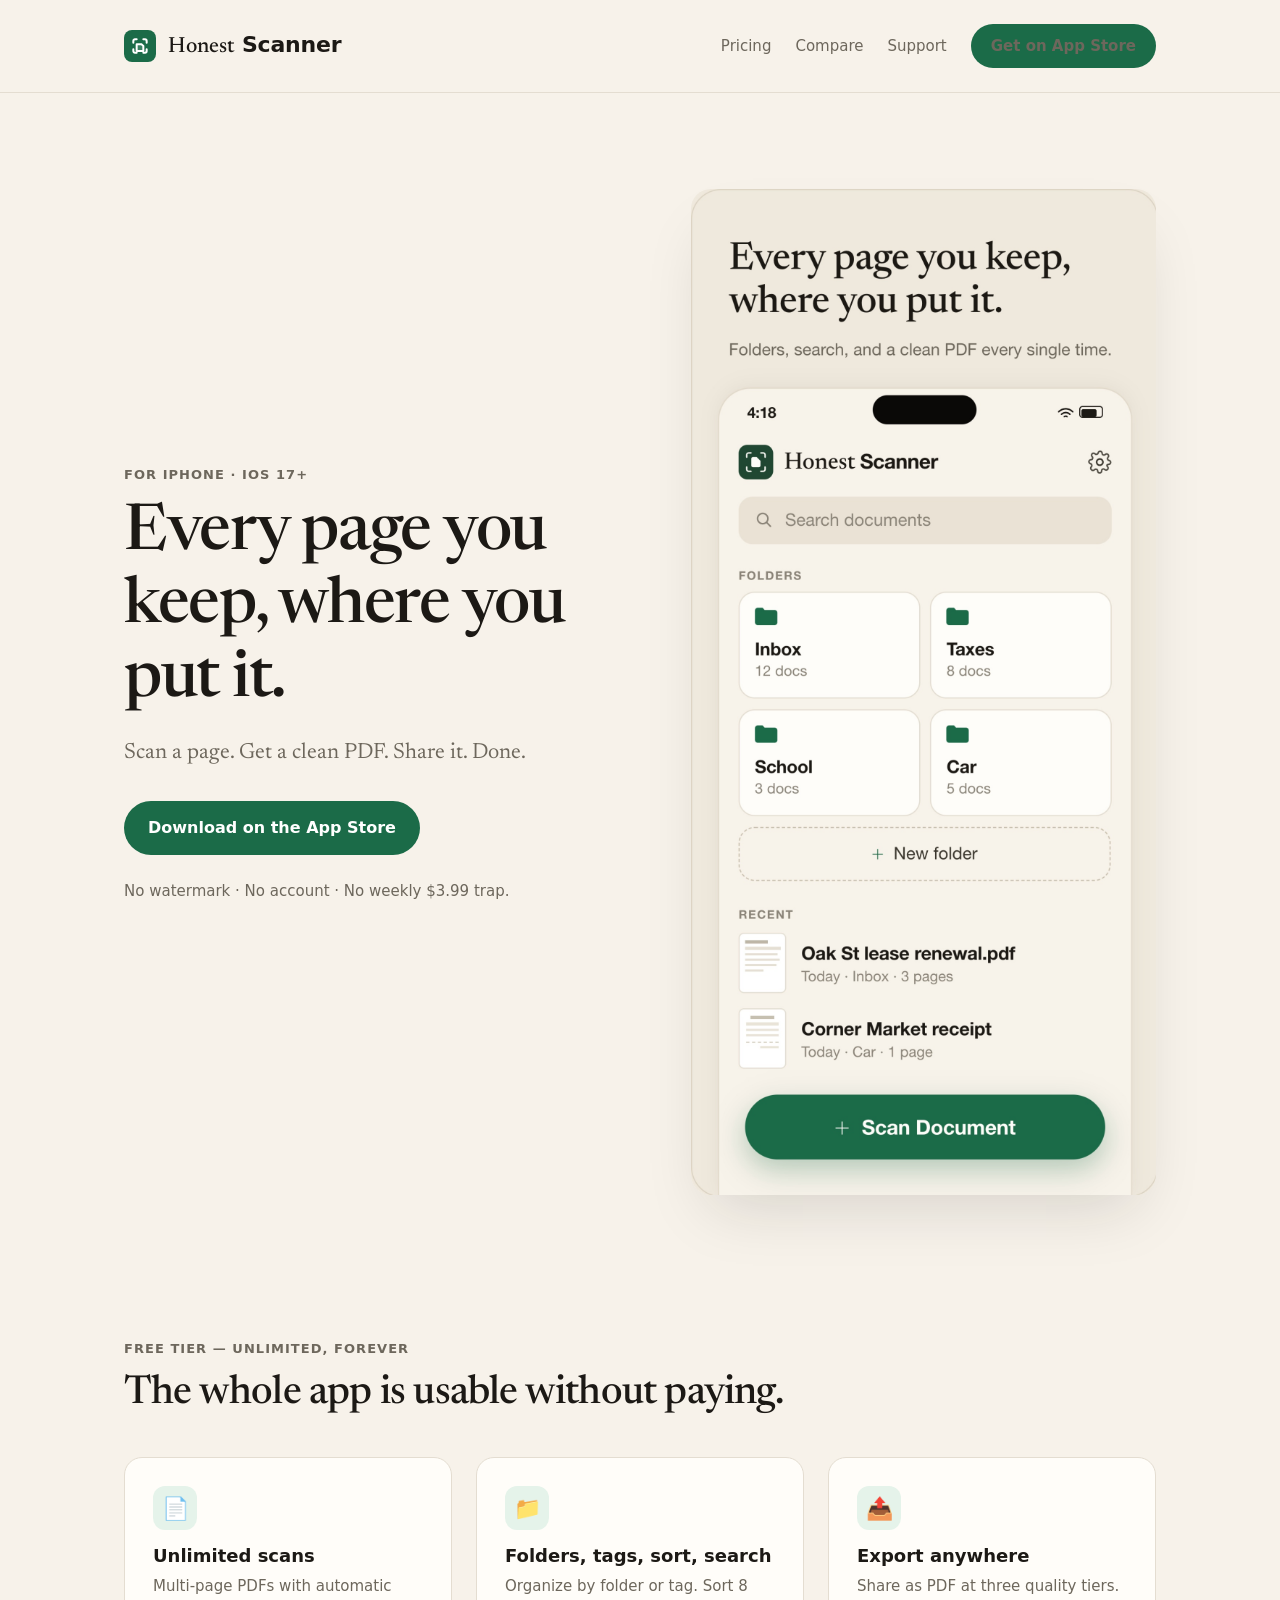
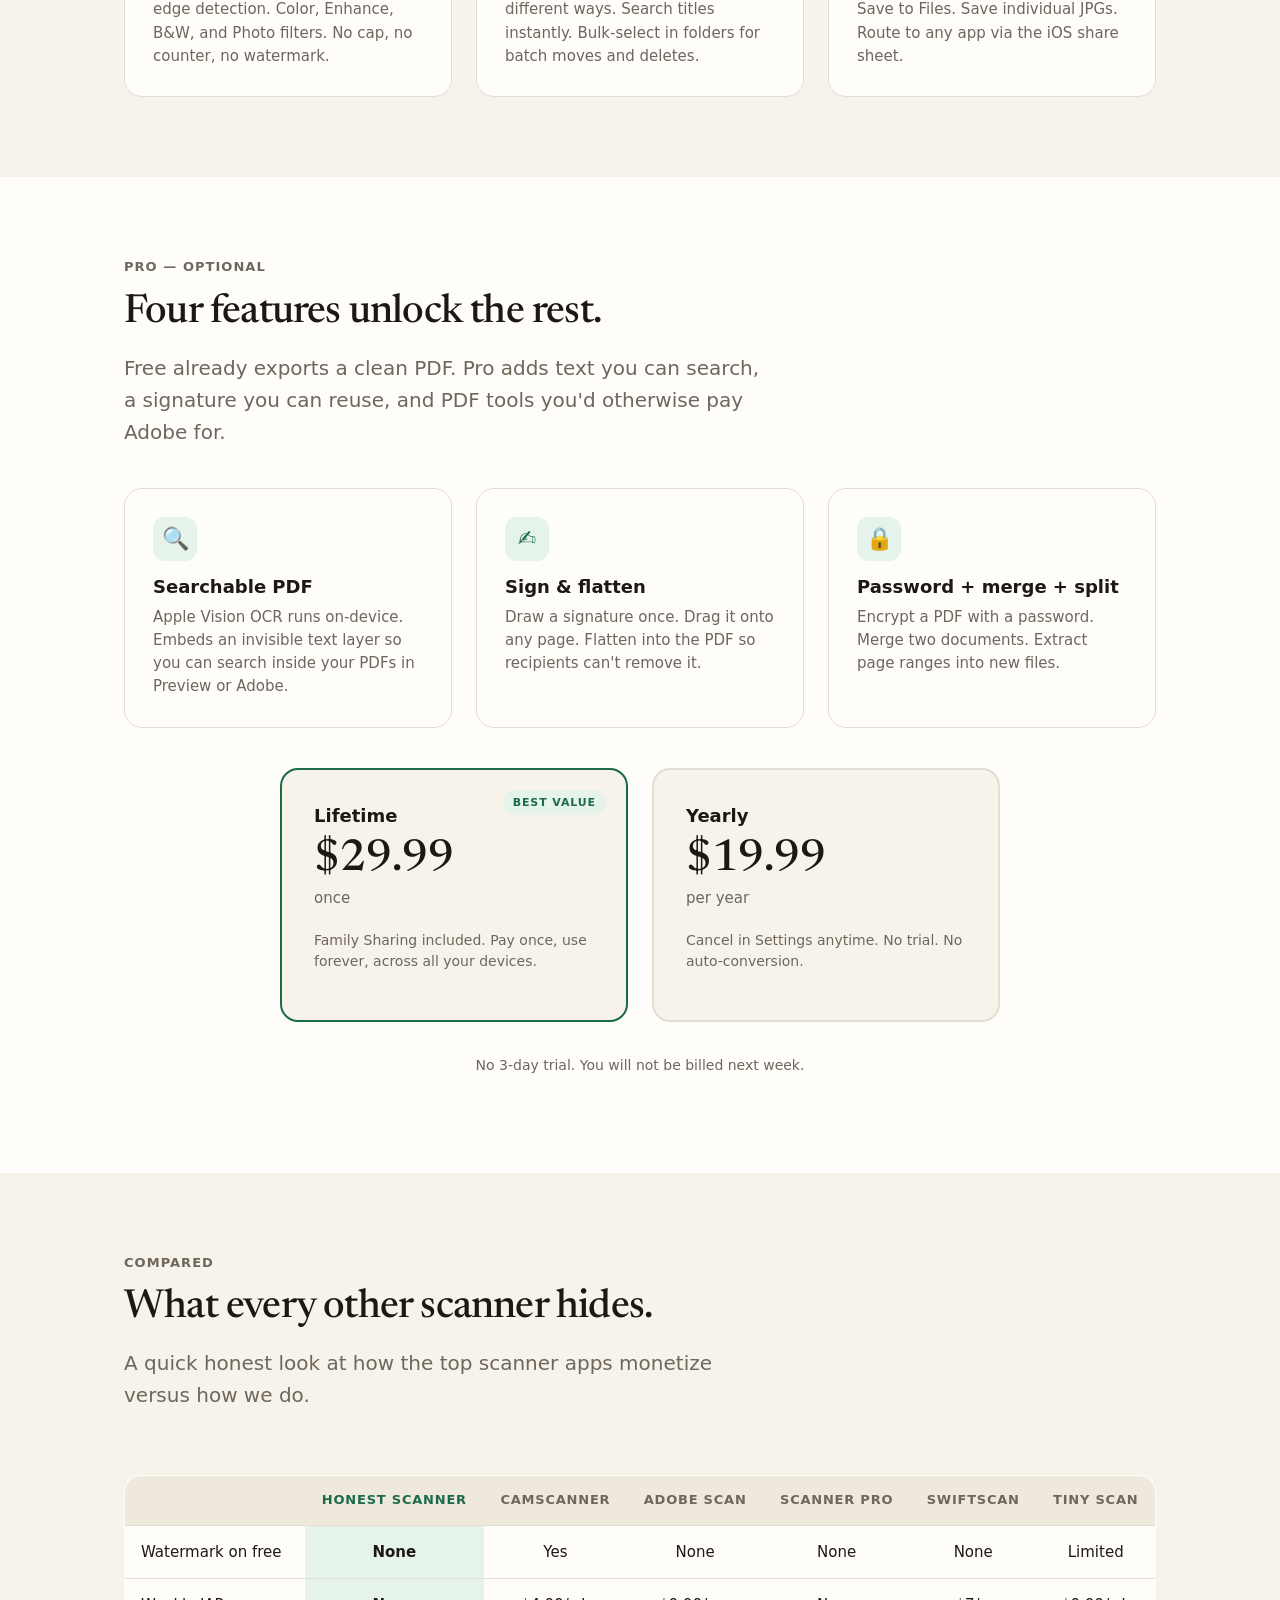
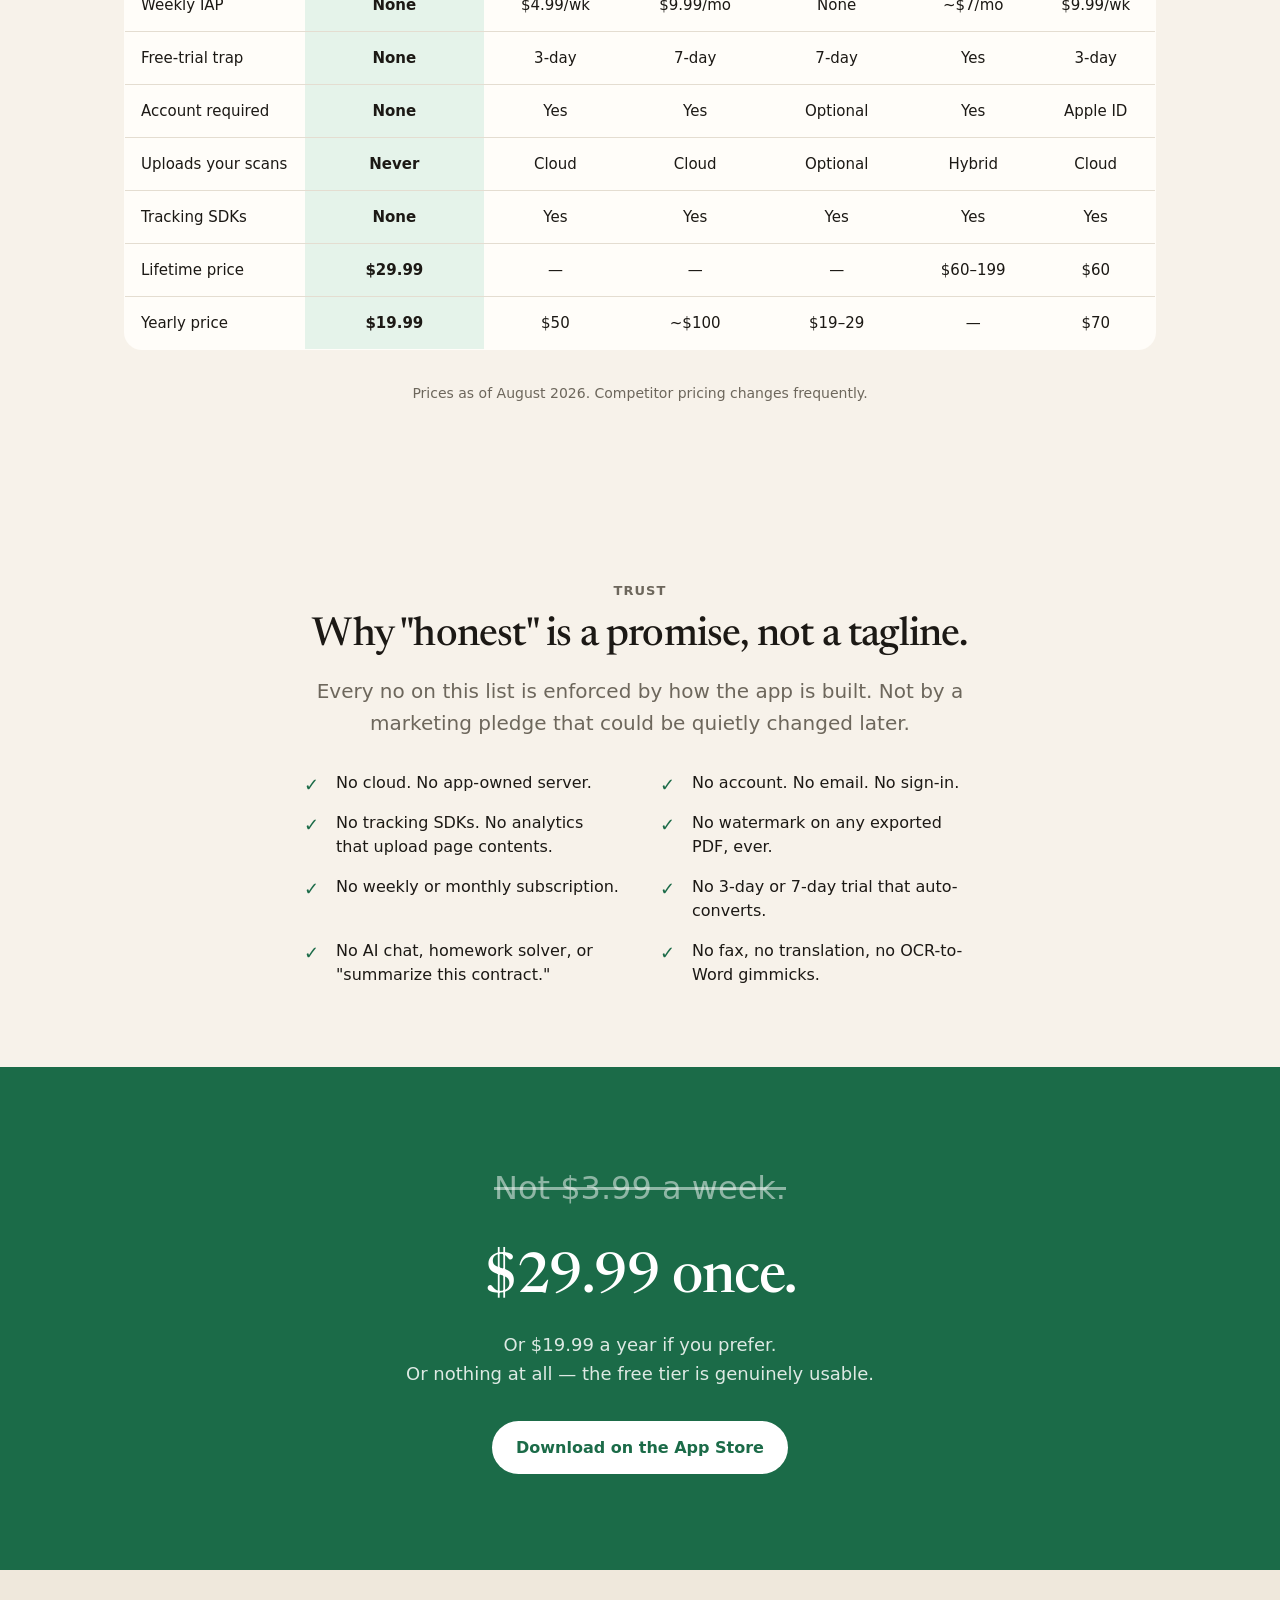
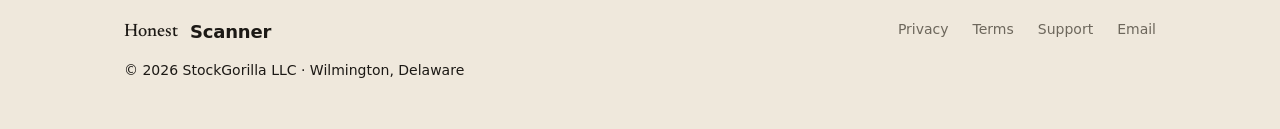
==== index.html @ a788b51b "Initial commit: Honest Scanner marketing site Static HTML + CSS marketing site for honestscanner.com" ====
<!DOCTYPE html>
<html lang="en">
<head>
  <meta charset="utf-8" />
  <meta name="viewport" content="width=device-width, initial-scale=1" />
  <title>Honest Scanner — Scan a page. Get a clean PDF.</title>
  <meta name="description" content="A document scanner for iPhone that turns paper into a clean PDF. No watermark. No account. No weekly $3.99 trap. Pay $29.99 once or don't — free scans forever." />

  <!-- Open Graph -->
  <meta property="og:title" content="Honest Scanner — Scan a page. Get a clean PDF." />
  <meta property="og:description" content="No watermark. No account. No weekly $3.99 trap. Pay $29.99 once or don't — free scans forever." />
  <meta property="og:type" content="website" />
  <meta property="og:url" content="https://honestscanner.com/" />
  <meta property="og:image" content="https://honestscanner.com/assets/og.png" />

  <!-- Twitter -->
  <meta name="twitter:card" content="summary_large_image" />
  <meta name="twitter:title" content="Honest Scanner" />
  <meta name="twitter:description" content="Scan a page. Get a clean PDF. No watermark. No account. No weekly trial." />

  <link rel="icon" type="image/png" href="/assets/favicon.png" />
  <link rel="apple-touch-icon" href="/assets/apple-touch-icon.png" />

  <link rel="preconnect" href="https://fonts.googleapis.com" />
  <link rel="preconnect" href="https://fonts.gstatic.com" crossorigin />
  <link href="https://fonts.googleapis.com/css2?family=Newsreader:ital,wght@0,400;0,500;0,600;0,700&display=swap" rel="stylesheet" />

  <link rel="stylesheet" href="/assets/style.css" />
</head>
<body>

<!-- Nav -->
<nav class="nav">
  <div class="container nav-inner">
    <a href="/" class="brand">
      <span class="brand-icon">
        <svg viewBox="0 0 24 24" fill="none" stroke="currentColor" stroke-width="2.4" stroke-linecap="round" stroke-linejoin="round" aria-hidden="true">
          <path d="M4 8V6a2 2 0 0 1 2-2h2" />
          <path d="M16 4h2a2 2 0 0 1 2 2v2" />
          <path d="M20 16v2a2 2 0 0 1-2 2h-2" />
          <path d="M8 20H6a2 2 0 0 1-2-2v-2" />
          <path d="M8 10h6l2 2v6H8z" fill="currentColor" fill-opacity="0.15" />
        </svg>
      </span>
      <span>
        <span class="brand-honest">Honest</span>
        <span class="brand-scanner">Scanner</span>
      </span>
    </a>
    <div class="nav-spacer"></div>
    <div class="nav-links">
      <a href="#pricing">Pricing</a>
      <a href="#compare">Compare</a>
      <a href="/support/">Support</a>
      <a href="https://apps.apple.com/app/id6806141163" class="btn btn-primary" style="padding: 10px 20px; font-size: 15px;">Get on App Store</a>
    </div>
  </div>
</nav>

<!-- Hero -->
<section class="hero">
  <div class="container hero-grid">
    <div>
      <p class="eyebrow">for iPhone · iOS 17+</p>
      <h1>Every page you keep, where you put it.</h1>
      <p class="hero-tagline">Scan a page. Get a clean PDF. Share it. Done.</p>
      <a href="https://apps.apple.com/app/id6806141163" class="btn btn-primary">
        Download on the App Store
      </a>
      <p class="hero-trust">No watermark · No account · No weekly $3.99 trap.</p>
    </div>
    <div>
      <img src="/assets/hero.jpg" alt="Honest Scanner on iPhone" class="hero-image" onerror="this.style.display='none'" />
    </div>
  </div>
</section>

<!-- What you get free -->
<section id="features">
  <div class="container">
    <p class="eyebrow">Free tier — unlimited, forever</p>
    <h2>The whole app is usable without paying.</h2>
    <div class="feature-grid">
      <div class="feature">
        <div class="feature-icon">📄</div>
        <h3>Unlimited scans</h3>
        <p>Multi-page PDFs with automatic edge detection. Color, Enhance, B&amp;W, and Photo filters. No cap, no counter, no watermark.</p>
      </div>
      <div class="feature">
        <div class="feature-icon">📁</div>
        <h3>Folders, tags, sort, search</h3>
        <p>Organize by folder or tag. Sort 8 different ways. Search titles instantly. Bulk-select in folders for batch moves and deletes.</p>
      </div>
      <div class="feature">
        <div class="feature-icon">📤</div>
        <h3>Export anywhere</h3>
        <p>Share as PDF at three quality tiers. Save to Files. Save individual JPGs. Route to any app via the iOS share sheet.</p>
      </div>
    </div>
  </div>
</section>

<!-- Pro tier -->
<section id="pricing" class="pricing">
  <div class="container">
    <p class="eyebrow">Pro — optional</p>
    <h2>Four features unlock the rest.</h2>
    <p class="lead" style="max-width: 640px;">Free already exports a clean PDF. Pro adds text you can search, a signature you can reuse, and PDF tools you'd otherwise pay Adobe for.</p>

    <div class="feature-grid">
      <div class="feature">
        <div class="feature-icon">🔍</div>
        <h3>Searchable PDF</h3>
        <p>Apple Vision OCR runs on-device. Embeds an invisible text layer so you can search inside your PDFs in Preview or Adobe.</p>
      </div>
      <div class="feature">
        <div class="feature-icon">✍️</div>
        <h3>Sign & flatten</h3>
        <p>Draw a signature once. Drag it onto any page. Flatten into the PDF so recipients can't remove it.</p>
      </div>
      <div class="feature">
        <div class="feature-icon">🔒</div>
        <h3>Password + merge + split</h3>
        <p>Encrypt a PDF with a password. Merge two documents. Extract page ranges into new files.</p>
      </div>
    </div>

    <div class="pricing-grid">
      <div class="plan plan-best">
        <div class="plan-badge">BEST VALUE</div>
        <div class="plan-name">Lifetime</div>
        <div class="plan-price">$29.99</div>
        <div class="plan-cadence">once</div>
        <p class="plan-notes">Family Sharing included. Pay once, use forever, across all your devices.</p>
      </div>
      <div class="plan">
        <div class="plan-name">Yearly</div>
        <div class="plan-price">$19.99</div>
        <div class="plan-cadence">per year</div>
        <p class="plan-notes">Cancel in Settings anytime. No trial. No auto-conversion.</p>
      </div>
    </div>
    <p class="pricing-fine">No 3-day trial. You will not be billed next week.</p>
  </div>
</section>

<!-- Comparison -->
<section id="compare">
  <div class="container">
    <p class="eyebrow">Compared</p>
    <h2>What every other scanner hides.</h2>
    <p class="lead" style="max-width: 640px;">A quick honest look at how the top scanner apps monetize versus how we do.</p>

    <div class="compare-wrap">
      <table class="compare-table">
        <thead>
          <tr>
            <th></th>
            <th class="us">Honest Scanner</th>
            <th>CamScanner</th>
            <th>Adobe Scan</th>
            <th>Scanner Pro</th>
            <th>SwiftScan</th>
            <th>Tiny Scan</th>
          </tr>
        </thead>
        <tbody>
          <tr>
            <td>Watermark on free</td>
            <td class="us">None</td>
            <td>Yes</td>
            <td>None</td>
            <td>None</td>
            <td>None</td>
            <td>Limited</td>
          </tr>
          <tr>
            <td>Weekly IAP</td>
            <td class="us">None</td>
            <td>$4.99/wk</td>
            <td>$9.99/mo</td>
            <td>None</td>
            <td>~$7/mo</td>
            <td>$9.99/wk</td>
          </tr>
          <tr>
            <td>Free-trial trap</td>
            <td class="us">None</td>
            <td>3-day</td>
            <td>7-day</td>
            <td>7-day</td>
            <td>Yes</td>
            <td>3-day</td>
          </tr>
          <tr>
            <td>Account required</td>
            <td class="us">None</td>
            <td>Yes</td>
            <td>Yes</td>
            <td>Optional</td>
            <td>Yes</td>
            <td>Apple ID</td>
          </tr>
          <tr>
            <td>Uploads your scans</td>
            <td class="us">Never</td>
            <td>Cloud</td>
            <td>Cloud</td>
            <td>Optional</td>
            <td>Hybrid</td>
            <td>Cloud</td>
          </tr>
          <tr>
            <td>Tracking SDKs</td>
            <td class="us">None</td>
            <td>Yes</td>
            <td>Yes</td>
            <td>Yes</td>
            <td>Yes</td>
            <td>Yes</td>
          </tr>
          <tr>
            <td>Lifetime price</td>
            <td class="us">$29.99</td>
            <td>—</td>
            <td>—</td>
            <td>—</td>
            <td>$60–199</td>
            <td>$60</td>
          </tr>
          <tr>
            <td>Yearly price</td>
            <td class="us">$19.99</td>
            <td>$50</td>
            <td>~$100</td>
            <td>$19–29</td>
            <td>—</td>
            <td>$70</td>
          </tr>
        </tbody>
      </table>
    </div>
    <p class="pricing-fine">Prices as of August 2026. Competitor pricing changes frequently.</p>
  </div>
</section>

<!-- Trust -->
<section class="trust">
  <div class="container-narrow" style="text-align: center;">
    <p class="eyebrow">Trust</p>
    <h2>Why "honest" is a promise, not a tagline.</h2>
    <p class="lead" style="margin-left: auto; margin-right: auto;">Every no on this list is enforced by how the app is built. Not by a marketing pledge that could be quietly changed later.</p>
    <ul class="trust-list" style="text-align: left;">
      <li>No cloud. No app-owned server.</li>
      <li>No account. No email. No sign-in.</li>
      <li>No tracking SDKs. No analytics that upload page contents.</li>
      <li>No watermark on any exported PDF, ever.</li>
      <li>No weekly or monthly subscription.</li>
      <li>No 3-day or 7-day trial that auto-converts.</li>
      <li>No AI chat, homework solver, or "summarize this contract."</li>
      <li>No fax, no translation, no OCR-to-Word gimmicks.</li>
    </ul>
  </div>
</section>

<!-- Closing CTA -->
<section class="closing">
  <div class="container">
    <span class="strike">Not $3.99 a week.</span>
    <h2>$29.99 once.</h2>
    <p style="color: rgba(255, 255, 255, 0.85); font-size: 18px; margin-bottom: 32px;">
      Or $19.99 a year if you prefer.<br />
      Or nothing at all — the free tier is genuinely usable.
    </p>
    <a href="https://apps.apple.com/app/id6806141163" class="btn btn-primary">Download on the App Store</a>
  </div>
</section>

<!-- Footer -->
<footer class="footer">
  <div class="container footer-grid">
    <div>
      <div style="margin-bottom: 12px;">
        <a href="/" class="brand" style="font-size: 18px;">
          <span class="brand-honest">Honest</span>
          <span class="brand-scanner">Scanner</span>
        </a>
      </div>
      <p style="margin: 0;">© 2026 StockGorilla LLC · Wilmington, Delaware</p>
    </div>
    <div class="footer-links">
      <a href="/privacy/">Privacy</a>
      <a href="/terms/">Terms</a>
      <a href="/support/">Support</a>
      <a href="mailto:support@honestscanner.com">Email</a>
    </div>
  </div>
</footer>

</body>
</html>
---- assets/style.css ----
/* Honest Scanner — marketing site
   Design tokens mirror src/theme.ts in the app repo. */

:root {
  --paper: #f7f2ea;
  --surface: #fffdf9;
  --ink: #1c1915;
  --muted: #6d675c;
  --line: #e4ddd1;
  --green: #1b6b48;
  --green-soft: #e5f3ea;
  --paper-gray: #efe8dc;
  --destructive: #b3261e;
  --serif: 'Newsreader', 'Iowan Old Style', 'Palatino', Georgia, serif;
  --sans: -apple-system, BlinkMacSystemFont, 'Segoe UI', system-ui, sans-serif;
}

* {
  box-sizing: border-box;
  margin: 0;
  padding: 0;
}

html {
  scroll-behavior: smooth;
}

body {
  font-family: var(--sans);
  background: var(--paper);
  color: var(--ink);
  line-height: 1.6;
  -webkit-font-smoothing: antialiased;
  -moz-osx-font-smoothing: grayscale;
}

img {
  max-width: 100%;
  height: auto;
  display: block;
}

a {
  color: var(--green);
  text-decoration: none;
}

a:hover {
  text-decoration: underline;
}

/* Layout */

.container {
  width: 100%;
  max-width: 1080px;
  margin: 0 auto;
  padding: 0 24px;
}

.container-narrow {
  width: 100%;
  max-width: 720px;
  margin: 0 auto;
  padding: 0 24px;
}

section {
  padding: 80px 0;
}

@media (max-width: 640px) {
  section {
    padding: 56px 0;
  }
}

/* Type */

h1,
h2,
h3 {
  font-family: var(--serif);
  color: var(--ink);
  letter-spacing: -0.02em;
  line-height: 1.15;
}

h1 {
  font-size: 64px;
  font-weight: 500;
}

h2 {
  font-size: 40px;
  font-weight: 500;
  margin-bottom: 16px;
}

h3 {
  font-size: 24px;
  font-weight: 500;
  margin-bottom: 12px;
}

@media (max-width: 640px) {
  h1 {
    font-size: 44px;
  }
  h2 {
    font-size: 32px;
  }
  h3 {
    font-size: 22px;
  }
}

p {
  color: var(--ink);
  margin-bottom: 16px;
}

.lead {
  font-size: 20px;
  color: var(--muted);
  margin-bottom: 32px;
}

.eyebrow {
  font-size: 13px;
  font-weight: 600;
  color: var(--muted);
  letter-spacing: 0.08em;
  text-transform: uppercase;
  margin-bottom: 12px;
}

/* Nav */

.nav {
  padding: 24px 0;
  border-bottom: 1px solid var(--line);
  background: var(--paper);
  position: sticky;
  top: 0;
  z-index: 10;
}

.nav-inner {
  display: flex;
  align-items: center;
  gap: 24px;
}

.brand {
  display: flex;
  align-items: center;
  gap: 12px;
  color: var(--ink);
  font-size: 22px;
  text-decoration: none;
}

.brand-icon {
  width: 32px;
  height: 32px;
  border-radius: 8px;
  background: var(--green);
  display: flex;
  align-items: center;
  justify-content: center;
}

.brand-icon svg {
  width: 20px;
  height: 20px;
  color: white;
}

.brand-honest {
  font-family: var(--serif);
  font-weight: 500;
}

.brand-scanner {
  font-weight: 700;
  letter-spacing: -0.01em;
}

.nav-spacer {
  flex: 1;
}

.nav-links {
  display: flex;
  gap: 24px;
  align-items: center;
}

.nav-links a {
  color: var(--muted);
  font-size: 15px;
}

.nav-links a:hover {
  color: var(--ink);
  text-decoration: none;
}

@media (max-width: 640px) {
  .nav-links {
    display: none;
  }
}

/* Buttons */

.btn {
  display: inline-flex;
  align-items: center;
  gap: 8px;
  padding: 14px 24px;
  border-radius: 999px;
  font-family: var(--sans);
  font-size: 16px;
  font-weight: 600;
  border: none;
  cursor: pointer;
  text-decoration: none;
  transition: transform 0.08s ease, opacity 0.15s ease;
}

.btn:hover {
  text-decoration: none;
  opacity: 0.9;
}

.btn:active {
  transform: scale(0.98);
}

.btn-primary {
  background: var(--green);
  color: white;
}

.btn-secondary {
  background: var(--paper-gray);
  color: var(--ink);
}

.appstore-badge {
  height: 52px;
  width: auto;
}

/* Hero */

.hero {
  padding: 96px 0 64px;
}

.hero-grid {
  display: grid;
  grid-template-columns: 1.1fr 1fr;
  gap: 56px;
  align-items: center;
}

@media (max-width: 900px) {
  .hero-grid {
    grid-template-columns: 1fr;
    gap: 40px;
  }
}

.hero-tagline {
  font-family: var(--serif);
  font-size: 22px;
  color: var(--muted);
  margin: 20px 0 32px;
  line-height: 1.4;
}

.hero-trust {
  font-size: 15px;
  color: var(--muted);
  margin-top: 24px;
}

.hero-image {
  border-radius: 20px;
  overflow: hidden;
  box-shadow: 0 30px 60px -20px rgba(28, 25, 21, 0.15);
}

/* Feature grid */

.feature-grid {
  display: grid;
  grid-template-columns: repeat(3, 1fr);
  gap: 24px;
  margin-top: 40px;
}

@media (max-width: 900px) {
  .feature-grid {
    grid-template-columns: 1fr;
  }
}

.feature {
  background: var(--surface);
  border: 1px solid var(--line);
  border-radius: 18px;
  padding: 28px;
}

.feature-icon {
  width: 44px;
  height: 44px;
  border-radius: 12px;
  background: var(--green-soft);
  color: var(--green);
  display: flex;
  align-items: center;
  justify-content: center;
  margin-bottom: 16px;
  font-size: 22px;
}

.feature h3 {
  font-family: var(--sans);
  font-size: 18px;
  font-weight: 700;
  margin-bottom: 8px;
  letter-spacing: 0;
}

.feature p {
  color: var(--muted);
  font-size: 15px;
  line-height: 1.55;
  margin: 0;
}

/* Pricing */

.pricing {
  background: var(--surface);
}

.pricing-grid {
  display: grid;
  grid-template-columns: 1fr 1fr;
  gap: 24px;
  margin-top: 40px;
  max-width: 720px;
  margin-left: auto;
  margin-right: auto;
}

@media (max-width: 640px) {
  .pricing-grid {
    grid-template-columns: 1fr;
  }
}

.plan {
  background: var(--paper);
  border: 2px solid var(--line);
  border-radius: 18px;
  padding: 32px;
  position: relative;
}

.plan-best {
  border-color: var(--green);
}

.plan-badge {
  position: absolute;
  top: 20px;
  right: 20px;
  background: var(--green-soft);
  color: var(--green);
  font-size: 11px;
  font-weight: 700;
  letter-spacing: 0.08em;
  padding: 4px 10px;
  border-radius: 999px;
}

.plan-name {
  font-family: var(--sans);
  font-size: 18px;
  font-weight: 700;
  color: var(--ink);
  margin-bottom: 8px;
}

.plan-price {
  font-family: var(--serif);
  font-size: 44px;
  font-weight: 500;
  color: var(--ink);
  line-height: 1;
  margin-bottom: 4px;
}

.plan-cadence {
  color: var(--muted);
  font-size: 15px;
  margin-bottom: 20px;
}

.plan-notes {
  color: var(--muted);
  font-size: 14px;
  line-height: 1.5;
}

.pricing-fine {
  text-align: center;
  color: var(--muted);
  font-size: 14px;
  margin-top: 32px;
}

/* Compare */

.compare-table {
  width: 100%;
  border-collapse: collapse;
  background: var(--surface);
  border: 1px solid var(--line);
  border-radius: 18px;
  overflow: hidden;
  margin-top: 32px;
  font-size: 15px;
}

.compare-table th,
.compare-table td {
  padding: 14px 16px;
  text-align: center;
  border-bottom: 1px solid var(--line);
}

.compare-table th:first-child,
.compare-table td:first-child {
  text-align: left;
  font-weight: 500;
}

.compare-table thead {
  background: var(--paper-gray);
}

.compare-table th {
  font-size: 13px;
  font-weight: 600;
  text-transform: uppercase;
  letter-spacing: 0.06em;
  color: var(--muted);
}

.compare-table th.us {
  color: var(--green);
}

.compare-table td.us {
  background: var(--green-soft);
  color: var(--ink);
  font-weight: 600;
}

.compare-table tr:last-child td {
  border-bottom: none;
}

.compare-wrap {
  overflow-x: auto;
}

/* Trust */

.trust {
  background: var(--paper);
}

.trust-list {
  list-style: none;
  padding: 0;
  margin: 32px 0 0;
  display: grid;
  grid-template-columns: repeat(2, 1fr);
  gap: 16px 40px;
}

@media (max-width: 640px) {
  .trust-list {
    grid-template-columns: 1fr;
  }
}

.trust-list li {
  padding-left: 32px;
  position: relative;
  color: var(--ink);
  font-size: 16px;
  line-height: 1.5;
}

.trust-list li::before {
  content: '✓';
  position: absolute;
  left: 0;
  top: 0;
  color: var(--green);
  font-weight: 700;
  font-size: 18px;
}

/* Closing CTA */

.closing {
  background: var(--green);
  color: white;
  text-align: center;
  padding: 96px 24px;
}

.closing h2 {
  color: white;
  font-size: 56px;
  margin-bottom: 20px;
}

.closing .strike {
  color: rgba(255, 255, 255, 0.5);
  text-decoration: line-through;
  font-size: 32px;
  font-weight: 400;
  margin-bottom: 32px;
  display: block;
}

@media (max-width: 640px) {
  .closing h2 {
    font-size: 40px;
  }
  .closing .strike {
    font-size: 24px;
  }
}

.closing .btn-primary {
  background: white;
  color: var(--green);
}

/* Footer */

.footer {
  background: var(--paper-gray);
  padding: 48px 0;
  color: var(--muted);
  font-size: 14px;
}

.footer-grid {
  display: grid;
  grid-template-columns: 1fr auto;
  gap: 32px;
  align-items: start;
}

@media (max-width: 640px) {
  .footer-grid {
    grid-template-columns: 1fr;
  }
}

.footer-links {
  display: flex;
  gap: 24px;
  flex-wrap: wrap;
}

.footer-links a {
  color: var(--muted);
}

.footer-links a:hover {
  color: var(--ink);
}

/* Legal pages (privacy/terms/support) */

.legal-page {
  padding: 64px 0 96px;
}

.legal-page h1 {
  font-size: 44px;
  margin-bottom: 8px;
}

.legal-page .updated {
  color: var(--muted);
  font-size: 14px;
  margin-bottom: 40px;
}

.legal-page h2 {
  font-size: 22px;
  font-family: var(--sans);
  font-weight: 700;
  letter-spacing: 0;
  margin-top: 40px;
  margin-bottom: 12px;
}

.legal-page p,
.legal-page li {
  color: var(--ink);
  font-size: 16px;
  line-height: 1.65;
  margin-bottom: 16px;
}

.legal-page ul {
  padding-left: 20px;
}

.legal-page ul li {
  margin-bottom: 8px;
}

.legal-page a {
  border-bottom: 1px solid var(--green);
}

.legal-page a:hover {
  text-decoration: none;
  opacity: 0.7;
}
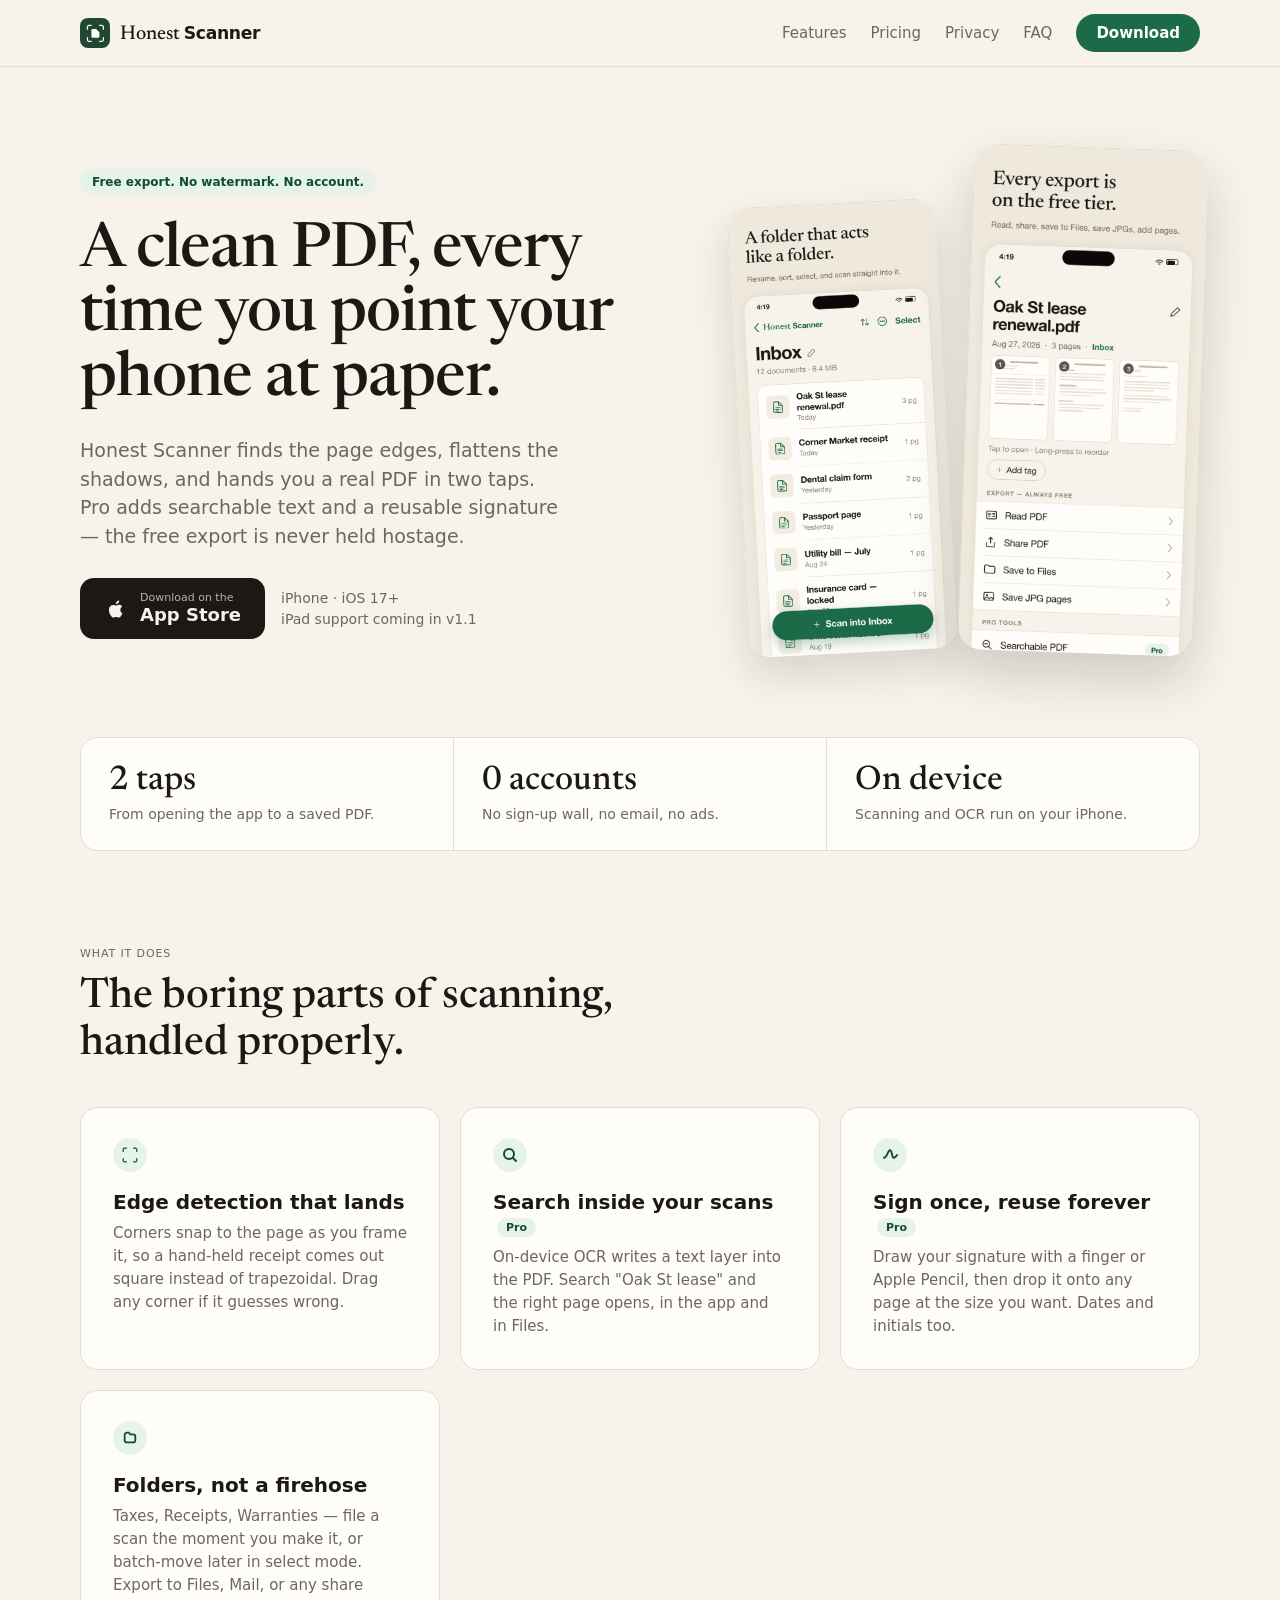
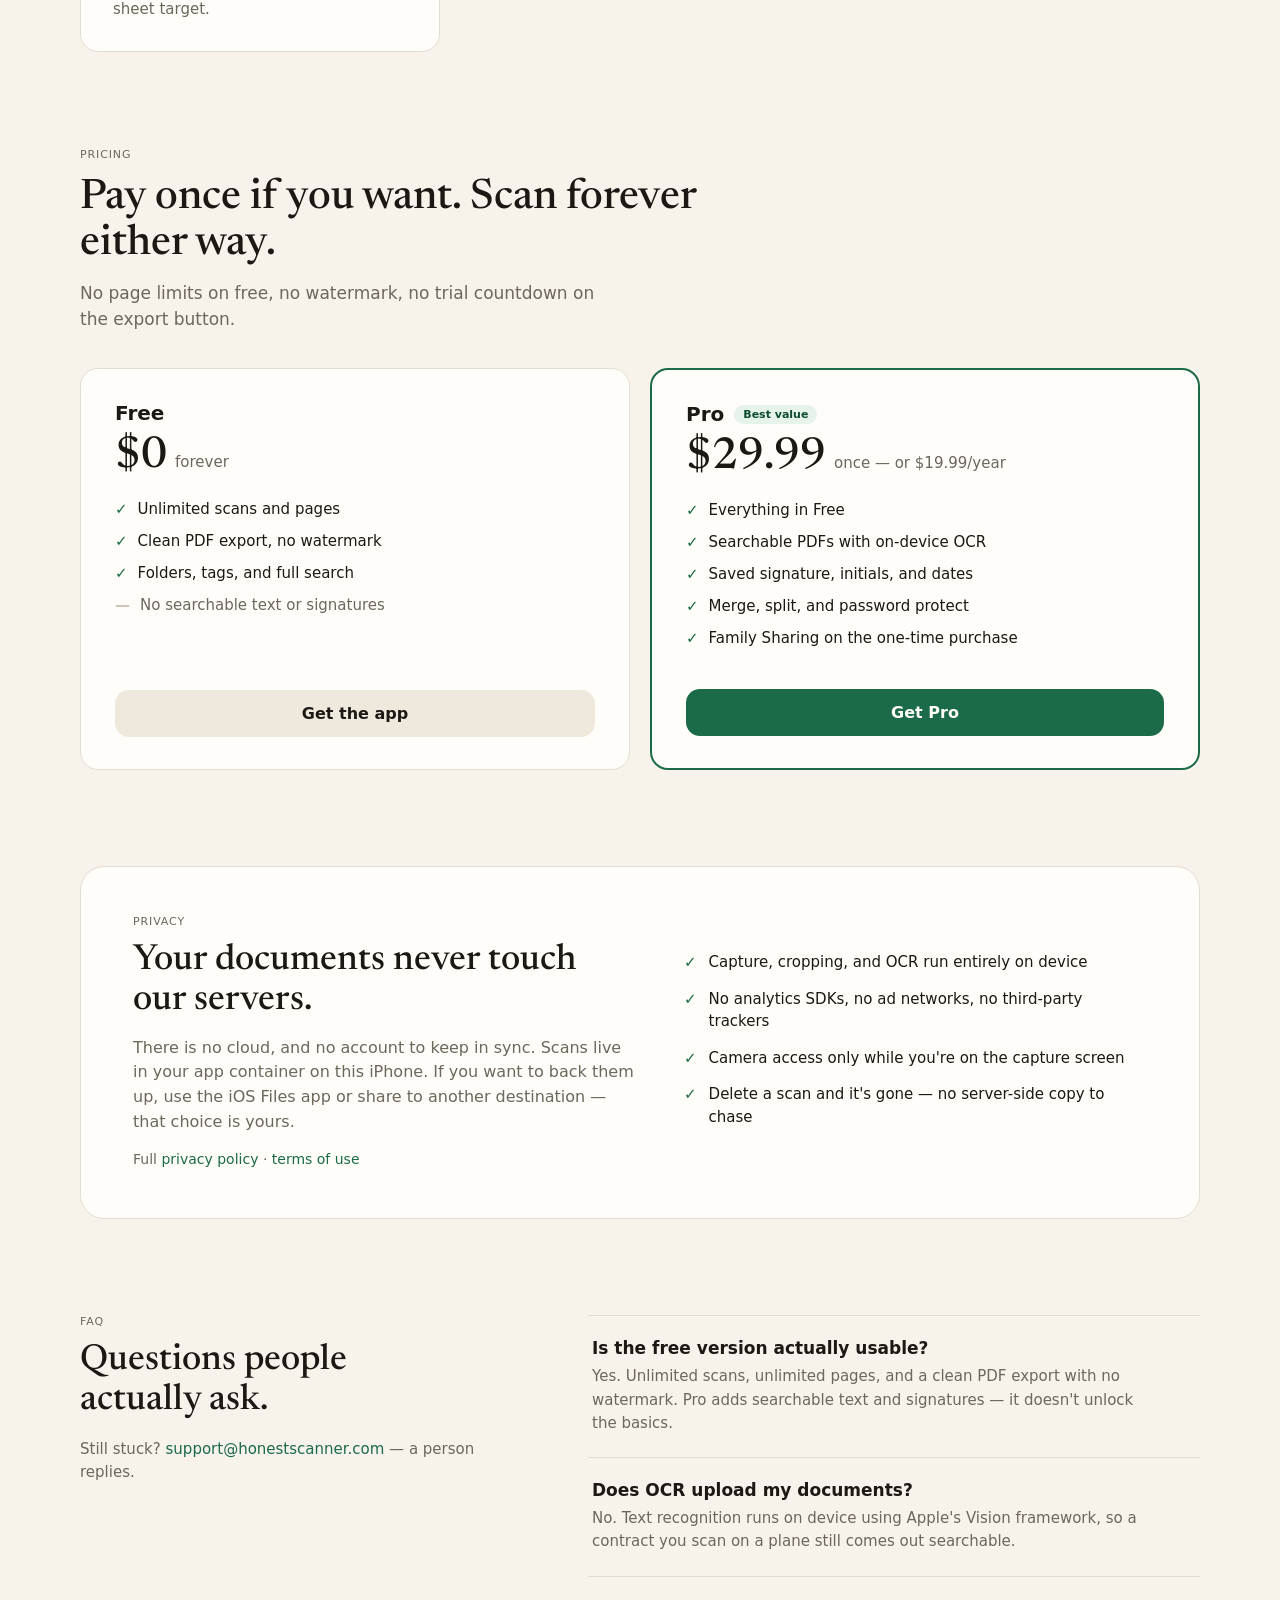
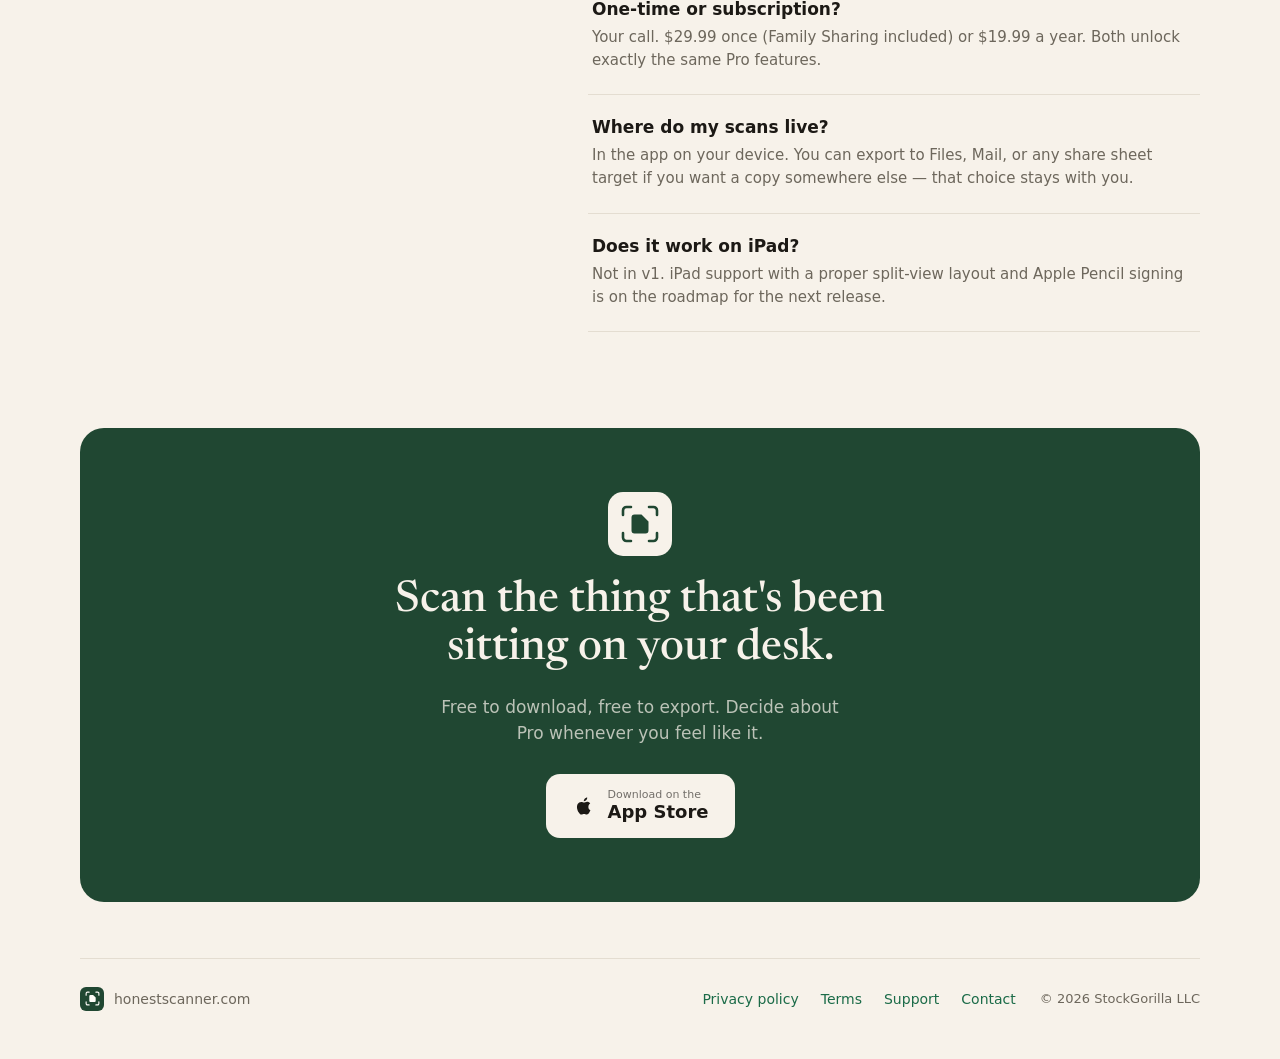
==== commit 07765115: "Rebuild landing page from Claude Design source Import honestscanner.com.dc.html from wesite design/ " ====
--- a/index.html
+++ b/index.html
@@ -1,301 +1,265 @@
 <!DOCTYPE html>
 <html lang="en">
 <head>
-  <meta charset="utf-8" />
-  <meta name="viewport" content="width=device-width, initial-scale=1" />
-  <title>Honest Scanner — Scan a page. Get a clean PDF.</title>
-  <meta name="description" content="A document scanner for iPhone that turns paper into a clean PDF. No watermark. No account. No weekly $3.99 trap. Pay $29.99 once or don't — free scans forever." />
-
-  <!-- Open Graph -->
-  <meta property="og:title" content="Honest Scanner — Scan a page. Get a clean PDF." />
-  <meta property="og:description" content="No watermark. No account. No weekly $3.99 trap. Pay $29.99 once or don't — free scans forever." />
-  <meta property="og:type" content="website" />
-  <meta property="og:url" content="https://honestscanner.com/" />
-  <meta property="og:image" content="https://honestscanner.com/assets/og.png" />
-
-  <!-- Twitter -->
-  <meta name="twitter:card" content="summary_large_image" />
-  <meta name="twitter:title" content="Honest Scanner" />
-  <meta name="twitter:description" content="Scan a page. Get a clean PDF. No watermark. No account. No weekly trial." />
-
-  <link rel="icon" type="image/png" href="/assets/favicon.png" />
-  <link rel="apple-touch-icon" href="/assets/apple-touch-icon.png" />
-
-  <link rel="preconnect" href="https://fonts.googleapis.com" />
-  <link rel="preconnect" href="https://fonts.gstatic.com" crossorigin />
-  <link href="https://fonts.googleapis.com/css2?family=Newsreader:ital,wght@0,400;0,500;0,600;0,700&display=swap" rel="stylesheet" />
-
-  <link rel="stylesheet" href="/assets/style.css" />
+<meta charset="utf-8">
+<meta name="viewport" content="width=device-width, initial-scale=1">
+<title>Honest Scanner — A clean PDF, every time you point your phone at paper.</title>
+<meta name="description" content="Free unlimited scans, no watermark, no account. Pro adds on-device OCR and a reusable signature. Pay $29.99 once or don't — the export is never held hostage.">
+<meta property="og:title" content="Honest Scanner">
+<meta property="og:description" content="A clean PDF, every time you point your phone at paper. No watermark, no account, no weekly trap.">
+<meta property="og:type" content="website">
+<meta property="og:url" content="https://honestscanner.com/">
+<meta property="og:image" content="https://honestscanner.com/assets/og.png">
+<meta name="twitter:card" content="summary_large_image">
+<link rel="icon" type="image/png" href="/assets/favicon.png">
+<link rel="apple-touch-icon" href="/assets/apple-touch-icon.png">
+<link rel="preconnect" href="https://fonts.googleapis.com">
+<link rel="preconnect" href="https://fonts.gstatic.com" crossorigin>
+<link href="https://fonts.googleapis.com/css2?family=Newsreader:opsz,wght@6..72,400;6..72,500;6..72,600&display=swap" rel="stylesheet">
+<style>
+body{margin:0;background:#F7F2EA;-webkit-font-smoothing:antialiased}
+a{color:#1B6B48;text-decoration:none;transition:background-color .15s ease,color .15s ease}
+a:hover{color:#0F4C32}
+.hover-primary:hover{background:#0F4C32!important;color:#FFFDF9!important}
+.hover-black:hover{background:#000!important;color:#F7F2EA!important}
+.hover-secondary:hover{background:#E4DDD1!important;color:#1C1915!important}
+.hover-light:hover{background:#FFFDF9!important;color:#1C1915!important}
+</style>
 </head>
 <body>
 
+<div style="font-family:-apple-system,'SF Pro Text','Helvetica Neue',system-ui,sans-serif;color:#1C1915;background:#F7F2EA;min-height:100vh">
+
 <!-- Nav -->
-<nav class="nav">
-  <div class="container nav-inner">
-    <a href="/" class="brand">
-      <span class="brand-icon">
-        <svg viewBox="0 0 24 24" fill="none" stroke="currentColor" stroke-width="2.4" stroke-linecap="round" stroke-linejoin="round" aria-hidden="true">
-          <path d="M4 8V6a2 2 0 0 1 2-2h2" />
-          <path d="M16 4h2a2 2 0 0 1 2 2v2" />
-          <path d="M20 16v2a2 2 0 0 1-2 2h-2" />
-          <path d="M8 20H6a2 2 0 0 1-2-2v-2" />
-          <path d="M8 10h6l2 2v6H8z" fill="currentColor" fill-opacity="0.15" />
-        </svg>
-      </span>
-      <span>
-        <span class="brand-honest">Honest</span>
-        <span class="brand-scanner">Scanner</span>
+<div style="position:sticky;top:0;z-index:10;background:rgba(247,242,234,.9);backdrop-filter:blur(14px);border-bottom:1px solid #E4DDD1">
+  <div style="max-width:1120px;margin:0 auto;padding:14px 32px;display:flex;align-items:center;gap:28px">
+    <a href="#top" style="display:flex;align-items:center;gap:10px;color:#1C1915">
+      <div style="width:30px;height:30px;border-radius:8px;background:#204732;display:flex;align-items:center;justify-content:center;flex:none">
+        <svg width="18.8" height="18.8" viewBox="0 0 40 40" fill="none"><g stroke="#FFFDF9" stroke-width="2.6" stroke-linecap="round"><path d="M3 11V6.5A3.5 3.5 0 0 1 6.5 3H11"></path><path d="M29 3h4.5A3.5 3.5 0 0 1 37 6.5V11"></path><path d="M37 29v4.5a3.5 3.5 0 0 1-3.5 3.5H29"></path><path d="M11 37H6.5A3.5 3.5 0 0 1 3 33.5V29"></path></g><path d="M11.5 13.5a3 3 0 0 1 3-3h7L28.5 17.5v9a3 3 0 0 1-3 3h-11a3 3 0 0 1-3-3z" fill="#FFFDF9"></path></svg>
+      </div>
+      <span style="display:flex;align-items:baseline;gap:4.4px">
+        <span style="font-family:'Newsreader',Georgia,serif;font-size:20px;font-weight:500;letter-spacing:-.005em">Honest</span>
+        <span style="font-size:17.2px;font-weight:700;letter-spacing:-.02em">Scanner</span>
       </span>
     </a>
-    <div class="nav-spacer"></div>
-    <div class="nav-links">
-      <a href="#pricing">Pricing</a>
-      <a href="#compare">Compare</a>
-      <a href="/support/">Support</a>
-      <a href="https://apps.apple.com/app/id6806141163" class="btn btn-primary" style="padding: 10px 20px; font-size: 15px;">Get on App Store</a>
-    </div>
-  </div>
-</nav>
+    <div style="flex:1"></div>
+    <div style="display:flex;align-items:center;gap:24px">
+      <a href="#features" style="font-size:15px;color:#6D675C">Features</a>
+      <a href="#pricing" style="font-size:15px;color:#6D675C">Pricing</a>
+      <a href="#privacy" style="font-size:15px;color:#6D675C">Privacy</a>
+      <a href="#faq" style="font-size:15px;color:#6D675C">FAQ</a>
+      <a href="#download" class="hover-primary" style="background:#1B6B48;color:#FFFDF9;font-size:15px;font-weight:600;padding:10px 20px;border-radius:999px">Download</a>
+    </div>
+  </div>
+</div>
 
 <!-- Hero -->
-<section class="hero">
-  <div class="container hero-grid">
-    <div>
-      <p class="eyebrow">for iPhone · iOS 17+</p>
-      <h1>Every page you keep, where you put it.</h1>
-      <p class="hero-tagline">Scan a page. Get a clean PDF. Share it. Done.</p>
-      <a href="https://apps.apple.com/app/id6806141163" class="btn btn-primary">
-        Download on the App Store
+<div id="top" style="max-width:1120px;margin:0 auto;padding:80px 32px 0;display:flex;flex-wrap:wrap;gap:56px;align-items:center">
+  <div style="flex:1 1 480px;min-width:0;display:flex;flex-direction:column;align-items:flex-start;gap:24px">
+    <div style="display:flex;align-items:center;gap:8px;background:#E5F3EA;color:#0F4C32;font-size:12px;font-weight:600;padding:6px 12px;border-radius:999px">Free export. No watermark. No account.</div>
+    <div style="font-family:'Newsreader',Georgia,serif;font-size:62px;line-height:1.04;font-weight:500;letter-spacing:-.015em;text-wrap:pretty;max-width:560px">A clean PDF, every time you point your phone at paper.</div>
+    <div style="font-size:19px;line-height:1.5;color:#6D675C;max-width:480px;text-wrap:pretty">Honest Scanner finds the page edges, flattens the shadows, and hands you a real PDF in two taps. Pro adds searchable text and a reusable signature — the free export is never held hostage.</div>
+    <div style="display:flex;flex-wrap:wrap;align-items:center;gap:16px;margin-top:4px">
+      <a href="https://apps.apple.com/app/id6806141163" class="hover-black" style="display:flex;align-items:center;gap:12px;background:#1C1915;color:#F7F2EA;padding:14px 24px;border-radius:14px">
+        <svg width="24" height="24" viewBox="0 0 24 24" fill="#F7F2EA"><path d="M16.4 12.7c0-2.1 1.7-3.1 1.8-3.2-1-1.4-2.5-1.6-3-1.7-1.3-.1-2.5.8-3.2.8-.6 0-1.7-.7-2.8-.7-1.4 0-2.7.8-3.5 2.1-1.5 2.6-.4 6.4 1.1 8.5.7 1 1.5 2.1 2.6 2.1 1 0 1.4-.7 2.7-.7 1.2 0 1.6.7 2.7.6 1.1 0 1.8-1 2.5-2 .8-1.2 1.1-2.3 1.1-2.4-.1 0-2.1-.8-2.1-3.4zM14.3 6.1c.6-.7 1-1.6.9-2.6-.9 0-1.9.6-2.5 1.3-.5.6-1 1.6-.9 2.5 1 .1 2-.5 2.5-1.2z"></path></svg>
+        <span style="display:flex;flex-direction:column;line-height:1.15"><span style="font-size:11px;opacity:.7">Download on the</span><span style="font-size:18px;font-weight:600">App Store</span></span>
       </a>
-      <p class="hero-trust">No watermark · No account · No weekly $3.99 trap.</p>
-    </div>
-    <div>
-      <img src="/assets/hero.jpg" alt="Honest Scanner on iPhone" class="hero-image" onerror="this.style.display='none'" />
-    </div>
-  </div>
-</section>
-
-<!-- What you get free -->
-<section id="features">
-  <div class="container">
-    <p class="eyebrow">Free tier — unlimited, forever</p>
-    <h2>The whole app is usable without paying.</h2>
-    <div class="feature-grid">
-      <div class="feature">
-        <div class="feature-icon">📄</div>
-        <h3>Unlimited scans</h3>
-        <p>Multi-page PDFs with automatic edge detection. Color, Enhance, B&amp;W, and Photo filters. No cap, no counter, no watermark.</p>
-      </div>
-      <div class="feature">
-        <div class="feature-icon">📁</div>
-        <h3>Folders, tags, sort, search</h3>
-        <p>Organize by folder or tag. Sort 8 different ways. Search titles instantly. Bulk-select in folders for batch moves and deletes.</p>
-      </div>
-      <div class="feature">
-        <div class="feature-icon">📤</div>
-        <h3>Export anywhere</h3>
-        <p>Share as PDF at three quality tiers. Save to Files. Save individual JPGs. Route to any app via the iOS share sheet.</p>
-      </div>
-    </div>
-  </div>
-</section>
-
-<!-- Pro tier -->
-<section id="pricing" class="pricing">
-  <div class="container">
-    <p class="eyebrow">Pro — optional</p>
-    <h2>Four features unlock the rest.</h2>
-    <p class="lead" style="max-width: 640px;">Free already exports a clean PDF. Pro adds text you can search, a signature you can reuse, and PDF tools you'd otherwise pay Adobe for.</p>
-
-    <div class="feature-grid">
-      <div class="feature">
-        <div class="feature-icon">🔍</div>
-        <h3>Searchable PDF</h3>
-        <p>Apple Vision OCR runs on-device. Embeds an invisible text layer so you can search inside your PDFs in Preview or Adobe.</p>
-      </div>
-      <div class="feature">
-        <div class="feature-icon">✍️</div>
-        <h3>Sign & flatten</h3>
-        <p>Draw a signature once. Drag it onto any page. Flatten into the PDF so recipients can't remove it.</p>
-      </div>
-      <div class="feature">
-        <div class="feature-icon">🔒</div>
-        <h3>Password + merge + split</h3>
-        <p>Encrypt a PDF with a password. Merge two documents. Extract page ranges into new files.</p>
-      </div>
-    </div>
-
-    <div class="pricing-grid">
-      <div class="plan plan-best">
-        <div class="plan-badge">BEST VALUE</div>
-        <div class="plan-name">Lifetime</div>
-        <div class="plan-price">$29.99</div>
-        <div class="plan-cadence">once</div>
-        <p class="plan-notes">Family Sharing included. Pay once, use forever, across all your devices.</p>
-      </div>
-      <div class="plan">
-        <div class="plan-name">Yearly</div>
-        <div class="plan-price">$19.99</div>
-        <div class="plan-cadence">per year</div>
-        <p class="plan-notes">Cancel in Settings anytime. No trial. No auto-conversion.</p>
-      </div>
-    </div>
-    <p class="pricing-fine">No 3-day trial. You will not be billed next week.</p>
-  </div>
-</section>
-
-<!-- Comparison -->
-<section id="compare">
-  <div class="container">
-    <p class="eyebrow">Compared</p>
-    <h2>What every other scanner hides.</h2>
-    <p class="lead" style="max-width: 640px;">A quick honest look at how the top scanner apps monetize versus how we do.</p>
-
-    <div class="compare-wrap">
-      <table class="compare-table">
-        <thead>
-          <tr>
-            <th></th>
-            <th class="us">Honest Scanner</th>
-            <th>CamScanner</th>
-            <th>Adobe Scan</th>
-            <th>Scanner Pro</th>
-            <th>SwiftScan</th>
-            <th>Tiny Scan</th>
-          </tr>
-        </thead>
-        <tbody>
-          <tr>
-            <td>Watermark on free</td>
-            <td class="us">None</td>
-            <td>Yes</td>
-            <td>None</td>
-            <td>None</td>
-            <td>None</td>
-            <td>Limited</td>
-          </tr>
-          <tr>
-            <td>Weekly IAP</td>
-            <td class="us">None</td>
-            <td>$4.99/wk</td>
-            <td>$9.99/mo</td>
-            <td>None</td>
-            <td>~$7/mo</td>
-            <td>$9.99/wk</td>
-          </tr>
-          <tr>
-            <td>Free-trial trap</td>
-            <td class="us">None</td>
-            <td>3-day</td>
-            <td>7-day</td>
-            <td>7-day</td>
-            <td>Yes</td>
-            <td>3-day</td>
-          </tr>
-          <tr>
-            <td>Account required</td>
-            <td class="us">None</td>
-            <td>Yes</td>
-            <td>Yes</td>
-            <td>Optional</td>
-            <td>Yes</td>
-            <td>Apple ID</td>
-          </tr>
-          <tr>
-            <td>Uploads your scans</td>
-            <td class="us">Never</td>
-            <td>Cloud</td>
-            <td>Cloud</td>
-            <td>Optional</td>
-            <td>Hybrid</td>
-            <td>Cloud</td>
-          </tr>
-          <tr>
-            <td>Tracking SDKs</td>
-            <td class="us">None</td>
-            <td>Yes</td>
-            <td>Yes</td>
-            <td>Yes</td>
-            <td>Yes</td>
-            <td>Yes</td>
-          </tr>
-          <tr>
-            <td>Lifetime price</td>
-            <td class="us">$29.99</td>
-            <td>—</td>
-            <td>—</td>
-            <td>—</td>
-            <td>$60–199</td>
-            <td>$60</td>
-          </tr>
-          <tr>
-            <td>Yearly price</td>
-            <td class="us">$19.99</td>
-            <td>$50</td>
-            <td>~$100</td>
-            <td>$19–29</td>
-            <td>—</td>
-            <td>$70</td>
-          </tr>
-        </tbody>
-      </table>
-    </div>
-    <p class="pricing-fine">Prices as of August 2026. Competitor pricing changes frequently.</p>
-  </div>
-</section>
-
-<!-- Trust -->
-<section class="trust">
-  <div class="container-narrow" style="text-align: center;">
-    <p class="eyebrow">Trust</p>
-    <h2>Why "honest" is a promise, not a tagline.</h2>
-    <p class="lead" style="margin-left: auto; margin-right: auto;">Every no on this list is enforced by how the app is built. Not by a marketing pledge that could be quietly changed later.</p>
-    <ul class="trust-list" style="text-align: left;">
-      <li>No cloud. No app-owned server.</li>
-      <li>No account. No email. No sign-in.</li>
-      <li>No tracking SDKs. No analytics that upload page contents.</li>
-      <li>No watermark on any exported PDF, ever.</li>
-      <li>No weekly or monthly subscription.</li>
-      <li>No 3-day or 7-day trial that auto-converts.</li>
-      <li>No AI chat, homework solver, or "summarize this contract."</li>
-      <li>No fax, no translation, no OCR-to-Word gimmicks.</li>
-    </ul>
-  </div>
-</section>
-
-<!-- Closing CTA -->
-<section class="closing">
-  <div class="container">
-    <span class="strike">Not $3.99 a week.</span>
-    <h2>$29.99 once.</h2>
-    <p style="color: rgba(255, 255, 255, 0.85); font-size: 18px; margin-bottom: 32px;">
-      Or $19.99 a year if you prefer.<br />
-      Or nothing at all — the free tier is genuinely usable.
-    </p>
-    <a href="https://apps.apple.com/app/id6806141163" class="btn btn-primary">Download on the App Store</a>
-  </div>
-</section>
+      <div style="font-size:14px;line-height:1.45;color:#6D675C">iPhone · iOS 17+<br>iPad support coming in v1.1</div>
+    </div>
+  </div>
+
+  <div style="flex:1 1 340px;min-width:0;display:flex;justify-content:center;align-items:flex-end;gap:20px;padding-bottom:8px">
+    <div style="flex:0 1 210px;border-radius:22px;overflow:hidden;box-shadow:0 18px 40px rgba(28,25,21,.14);transform:rotate(-3deg)">
+      <img src="/assets/screenshots/inbox.jpg" alt="Honest Scanner inbox with scanned documents" style="display:block;width:100%">
+    </div>
+    <div style="flex:0 1 236px;border-radius:24px;overflow:hidden;box-shadow:0 24px 50px rgba(28,25,21,.18);transform:rotate(2deg)">
+      <img src="/assets/screenshots/exports.jpg" alt="Exporting a document from Honest Scanner" style="display:block;width:100%">
+    </div>
+  </div>
+</div>
+
+<!-- Stat cards -->
+<div style="max-width:1120px;margin:0 auto;padding:76px 32px 0">
+  <div style="display:grid;grid-template-columns:repeat(auto-fit,minmax(240px,1fr));gap:1px;background:#E4DDD1;border:1px solid #E4DDD1;border-radius:18px;overflow:hidden">
+    <div style="background:#FFFDF9;padding:26px 28px">
+      <div style="font-family:'Newsreader',Georgia,serif;font-size:34px;font-weight:500">2 taps</div>
+      <div style="font-size:14px;color:#6D675C;margin-top:6px;line-height:1.45">From opening the app to a saved PDF.</div>
+    </div>
+    <div style="background:#FFFDF9;padding:26px 28px">
+      <div style="font-family:'Newsreader',Georgia,serif;font-size:34px;font-weight:500">0 accounts</div>
+      <div style="font-size:14px;color:#6D675C;margin-top:6px;line-height:1.45">No sign-up wall, no email, no ads.</div>
+    </div>
+    <div style="background:#FFFDF9;padding:26px 28px">
+      <div style="font-family:'Newsreader',Georgia,serif;font-size:34px;font-weight:500">On device</div>
+      <div style="font-size:14px;color:#6D675C;margin-top:6px;line-height:1.45">Scanning and OCR run on your iPhone.</div>
+    </div>
+  </div>
+</div>
+
+<!-- Features -->
+<div id="features" style="max-width:1120px;margin:0 auto;padding:96px 32px 0">
+  <div style="font-size:11px;letter-spacing:0.08em;text-transform:uppercase;color:#6D675C">What it does</div>
+  <div style="font-family:'Newsreader',Georgia,serif;font-size:42px;line-height:1.1;font-weight:500;margin-top:14px;max-width:620px;text-wrap:pretty">The boring parts of scanning, handled properly.</div>
+
+  <div style="display:grid;grid-template-columns:repeat(auto-fit,minmax(320px,1fr));gap:20px;margin-top:40px">
+    <div style="background:#FFFDF9;border:1px solid #E4DDD1;border-radius:18px;padding:30px 32px">
+      <div style="width:34px;height:34px;border-radius:999px;background:#E5F3EA;display:flex;align-items:center;justify-content:center">
+        <svg width="16" height="16" viewBox="0 0 40 40" fill="none"><g stroke="#0F4C32" stroke-width="3" stroke-linecap="round"><path d="M3 11V6.5A3.5 3.5 0 0 1 6.5 3H11"></path><path d="M29 3h4.5A3.5 3.5 0 0 1 37 6.5V11"></path><path d="M37 29v4.5a3.5 3.5 0 0 1-3.5 3.5H29"></path><path d="M11 37H6.5A3.5 3.5 0 0 1 3 33.5V29"></path></g></svg>
+      </div>
+      <div style="font-size:20px;font-weight:600;margin-top:18px">Edge detection that lands</div>
+      <div style="font-size:15px;line-height:1.55;color:#6D675C;margin-top:8px;text-wrap:pretty">Corners snap to the page as you frame it, so a hand-held receipt comes out square instead of trapezoidal. Drag any corner if it guesses wrong.</div>
+    </div>
+    <div style="background:#FFFDF9;border:1px solid #E4DDD1;border-radius:18px;padding:30px 32px">
+      <div style="width:34px;height:34px;border-radius:999px;background:#E5F3EA;display:flex;align-items:center;justify-content:center">
+        <svg width="16" height="16" viewBox="0 0 16 16" fill="none"><circle cx="7" cy="7" r="5" stroke="#0F4C32" stroke-width="2"></circle><path d="M10.8 10.8 14 14" stroke="#0F4C32" stroke-width="2" stroke-linecap="round"></path></svg>
+      </div>
+      <div style="font-size:20px;font-weight:600;margin-top:18px">Search inside your scans <span style="background:#E5F3EA;color:#0F4C32;font-size:11px;font-weight:600;padding:3px 9px;border-radius:999px;vertical-align:middle;margin-left:4px">Pro</span></div>
+      <div style="font-size:15px;line-height:1.55;color:#6D675C;margin-top:8px;text-wrap:pretty">On-device OCR writes a text layer into the PDF. Search "Oak St lease" and the right page opens, in the app and in Files.</div>
+    </div>
+    <div style="background:#FFFDF9;border:1px solid #E4DDD1;border-radius:18px;padding:30px 32px">
+      <div style="width:34px;height:34px;border-radius:999px;background:#E5F3EA;display:flex;align-items:center;justify-content:center">
+        <svg width="17" height="17" viewBox="0 0 18 18" fill="none"><path d="M2 12.5c3.5 0 4-8 6.5-8s1.5 8 4 8c1.5 0 2.5-1.5 3.5-3" stroke="#0F4C32" stroke-width="2" stroke-linecap="round"></path></svg>
+      </div>
+      <div style="font-size:20px;font-weight:600;margin-top:18px">Sign once, reuse forever <span style="background:#E5F3EA;color:#0F4C32;font-size:11px;font-weight:600;padding:3px 9px;border-radius:999px;vertical-align:middle;margin-left:4px">Pro</span></div>
+      <div style="font-size:15px;line-height:1.55;color:#6D675C;margin-top:8px;text-wrap:pretty">Draw your signature with a finger or Apple Pencil, then drop it onto any page at the size you want. Dates and initials too.</div>
+    </div>
+    <div style="background:#FFFDF9;border:1px solid #E4DDD1;border-radius:18px;padding:30px 32px">
+      <div style="width:34px;height:34px;border-radius:999px;background:#E5F3EA;display:flex;align-items:center;justify-content:center">
+        <svg width="16" height="16" viewBox="0 0 18 18" fill="none"><path d="M3 5.5A2.5 2.5 0 0 1 5.5 3h2.2l1.6 2H12.5A2.5 2.5 0 0 1 15 7.5v4A2.5 2.5 0 0 1 12.5 14h-7A2.5 2.5 0 0 1 3 11.5z" stroke="#0F4C32" stroke-width="2"></path></svg>
+      </div>
+      <div style="font-size:20px;font-weight:600;margin-top:18px">Folders, not a firehose</div>
+      <div style="font-size:15px;line-height:1.55;color:#6D675C;margin-top:8px;text-wrap:pretty">Taxes, Receipts, Warranties — file a scan the moment you make it, or batch-move later in select mode. Export to Files, Mail, or any share sheet target.</div>
+    </div>
+  </div>
+</div>
+
+<!-- Pricing -->
+<div id="pricing" style="max-width:1120px;margin:0 auto;padding:96px 32px 0">
+  <div style="font-size:11px;letter-spacing:0.08em;text-transform:uppercase;color:#6D675C">Pricing</div>
+  <div style="font-family:'Newsreader',Georgia,serif;font-size:42px;line-height:1.1;font-weight:500;margin-top:14px;max-width:620px;text-wrap:pretty">Pay once if you want. Scan forever either way.</div>
+  <div style="font-size:17px;line-height:1.5;color:#6D675C;margin-top:14px;max-width:520px;text-wrap:pretty">No page limits on free, no watermark, no trial countdown on the export button.</div>
+
+  <div style="display:grid;grid-template-columns:repeat(auto-fit,minmax(320px,1fr));gap:20px;margin-top:36px">
+    <div style="background:#FFFDF9;border:1px solid #E4DDD1;border-radius:18px;padding:32px 34px;display:flex;flex-direction:column;gap:20px">
+      <div>
+        <div style="font-size:20px;font-weight:600">Free</div>
+        <div style="display:flex;align-items:baseline;gap:8px;margin-top:10px"><span style="font-family:'Newsreader',Georgia,serif;font-size:44px;font-weight:500">$0</span><span style="font-size:15px;color:#6D675C">forever</span></div>
+      </div>
+      <div style="display:flex;flex-direction:column;gap:11px">
+        <div style="display:flex;gap:10px;font-size:15px;line-height:1.4"><span style="color:#1B6B48;font-weight:700">✓</span>Unlimited scans and pages</div>
+        <div style="display:flex;gap:10px;font-size:15px;line-height:1.4"><span style="color:#1B6B48;font-weight:700">✓</span>Clean PDF export, no watermark</div>
+        <div style="display:flex;gap:10px;font-size:15px;line-height:1.4"><span style="color:#1B6B48;font-weight:700">✓</span>Folders, tags, and full search</div>
+        <div style="display:flex;gap:10px;font-size:15px;line-height:1.4;color:#6D675C"><span style="color:#CFC7B6;font-weight:700">—</span>No searchable text or signatures</div>
+      </div>
+      <div style="flex:1"></div>
+      <a href="https://apps.apple.com/app/id6806141163" class="hover-secondary" style="background:#EFE8DC;color:#1C1915;font-size:16px;font-weight:600;padding:14px;border-radius:14px;text-align:center">Get the app</a>
+    </div>
+
+    <div style="background:#FFFDF9;border:2px solid #1B6B48;border-radius:18px;padding:32px 34px;display:flex;flex-direction:column;gap:20px">
+      <div>
+        <div style="display:flex;align-items:center;gap:10px"><span style="font-size:20px;font-weight:600">Pro</span><span style="background:#E5F3EA;color:#0F4C32;font-size:11px;font-weight:600;padding:3px 9px;border-radius:999px">Best value</span></div>
+        <div style="display:flex;align-items:baseline;gap:8px;margin-top:10px"><span style="font-family:'Newsreader',Georgia,serif;font-size:44px;font-weight:500">$29.99</span><span style="font-size:15px;color:#6D675C">once — or $19.99/year</span></div>
+      </div>
+      <div style="display:flex;flex-direction:column;gap:11px">
+        <div style="display:flex;gap:10px;font-size:15px;line-height:1.4"><span style="color:#1B6B48;font-weight:700">✓</span>Everything in Free</div>
+        <div style="display:flex;gap:10px;font-size:15px;line-height:1.4"><span style="color:#1B6B48;font-weight:700">✓</span>Searchable PDFs with on-device OCR</div>
+        <div style="display:flex;gap:10px;font-size:15px;line-height:1.4"><span style="color:#1B6B48;font-weight:700">✓</span>Saved signature, initials, and dates</div>
+        <div style="display:flex;gap:10px;font-size:15px;line-height:1.4"><span style="color:#1B6B48;font-weight:700">✓</span>Merge, split, and password protect</div>
+        <div style="display:flex;gap:10px;font-size:15px;line-height:1.4"><span style="color:#1B6B48;font-weight:700">✓</span>Family Sharing on the one-time purchase</div>
+      </div>
+      <div style="flex:1"></div>
+      <a href="https://apps.apple.com/app/id6806141163" class="hover-primary" style="background:#1B6B48;color:#FFFDF9;font-size:16px;font-weight:600;padding:14px;border-radius:14px;text-align:center">Get Pro</a>
+    </div>
+  </div>
+</div>
+
+<!-- Privacy -->
+<div id="privacy" style="max-width:1120px;margin:0 auto;padding:96px 32px 0">
+  <div style="background:#FFFDF9;border:1px solid #E4DDD1;border-radius:24px;padding:48px 52px;display:flex;flex-wrap:wrap;gap:48px;align-items:flex-start">
+    <div style="flex:1 1 380px;min-width:0">
+      <div style="font-size:11px;letter-spacing:0.08em;text-transform:uppercase;color:#6D675C">Privacy</div>
+      <div style="font-family:'Newsreader',Georgia,serif;font-size:36px;line-height:1.1;font-weight:500;margin-top:14px;text-wrap:pretty">Your documents never touch our servers.</div>
+      <div style="font-size:16px;line-height:1.55;color:#6D675C;margin-top:14px;text-wrap:pretty">There is no cloud, and no account to keep in sync. Scans live in your app container on this iPhone. If you want to back them up, use the iOS Files app or share to another destination — that choice is yours.</div>
+      <div style="font-size:14px;line-height:1.55;color:#6D675C;margin-top:14px">Full <a href="/privacy/">privacy policy</a> · <a href="/terms/">terms of use</a></div>
+    </div>
+    <div style="flex:1 1 340px;min-width:0;display:flex;flex-direction:column;gap:14px;padding-top:36px">
+      <div style="display:flex;gap:12px;font-size:15px;line-height:1.5"><span style="color:#1B6B48;font-weight:700">✓</span><span>Capture, cropping, and OCR run entirely on device</span></div>
+      <div style="display:flex;gap:12px;font-size:15px;line-height:1.5"><span style="color:#1B6B48;font-weight:700">✓</span><span>No analytics SDKs, no ad networks, no third-party trackers</span></div>
+      <div style="display:flex;gap:12px;font-size:15px;line-height:1.5"><span style="color:#1B6B48;font-weight:700">✓</span><span>Camera access only while you're on the capture screen</span></div>
+      <div style="display:flex;gap:12px;font-size:15px;line-height:1.5"><span style="color:#1B6B48;font-weight:700">✓</span><span>Delete a scan and it's gone — no server-side copy to chase</span></div>
+    </div>
+  </div>
+</div>
+
+<!-- FAQ -->
+<div id="faq" style="max-width:1120px;margin:0 auto;padding:96px 32px 0">
+  <div style="display:flex;flex-wrap:wrap;gap:56px;align-items:flex-start">
+    <div style="flex:1 1 300px;min-width:0">
+      <div style="font-size:11px;letter-spacing:0.08em;text-transform:uppercase;color:#6D675C">FAQ</div>
+      <div style="font-family:'Newsreader',Georgia,serif;font-size:36px;line-height:1.1;font-weight:500;margin-top:14px;text-wrap:pretty">Questions people actually ask.</div>
+      <div style="font-size:15px;line-height:1.55;color:#6D675C;margin-top:16px">Still stuck? <a href="mailto:support@honestscanner.com">support@honestscanner.com</a> — a person replies.</div>
+    </div>
+    <div style="flex:1 1 460px;min-width:0;display:flex;flex-direction:column;gap:1px;background:#E4DDD1;border-top:1px solid #E4DDD1;border-bottom:1px solid #E4DDD1">
+      <div style="background:#F7F2EA;padding:22px 4px">
+        <div style="font-size:17px;font-weight:600">Is the free version actually usable?</div>
+        <div style="font-size:15px;line-height:1.55;color:#6D675C;margin-top:7px;text-wrap:pretty">Yes. Unlimited scans, unlimited pages, and a clean PDF export with no watermark. Pro adds searchable text and signatures — it doesn't unlock the basics.</div>
+      </div>
+      <div style="background:#F7F2EA;padding:22px 4px">
+        <div style="font-size:17px;font-weight:600">Does OCR upload my documents?</div>
+        <div style="font-size:15px;line-height:1.55;color:#6D675C;margin-top:7px;text-wrap:pretty">No. Text recognition runs on device using Apple's Vision framework, so a contract you scan on a plane still comes out searchable.</div>
+      </div>
+      <div style="background:#F7F2EA;padding:22px 4px">
+        <div style="font-size:17px;font-weight:600">One-time or subscription?</div>
+        <div style="font-size:15px;line-height:1.55;color:#6D675C;margin-top:7px;text-wrap:pretty">Your call. $29.99 once (Family Sharing included) or $19.99 a year. Both unlock exactly the same Pro features.</div>
+      </div>
+      <div style="background:#F7F2EA;padding:22px 4px">
+        <div style="font-size:17px;font-weight:600">Where do my scans live?</div>
+        <div style="font-size:15px;line-height:1.55;color:#6D675C;margin-top:7px;text-wrap:pretty">In the app on your device. You can export to Files, Mail, or any share sheet target if you want a copy somewhere else — that choice stays with you.</div>
+      </div>
+      <div style="background:#F7F2EA;padding:22px 4px">
+        <div style="font-size:17px;font-weight:600">Does it work on iPad?</div>
+        <div style="font-size:15px;line-height:1.55;color:#6D675C;margin-top:7px;text-wrap:pretty">Not in v1. iPad support with a proper split-view layout and Apple Pencil signing is on the roadmap for the next release.</div>
+      </div>
+    </div>
+  </div>
+</div>
+
+<!-- Download CTA -->
+<div id="download" style="max-width:1120px;margin:0 auto;padding:96px 32px 0">
+  <div style="background:#204732;border-radius:24px;padding:64px 56px;text-align:center;display:flex;flex-direction:column;align-items:center;gap:22px">
+    <div style="width:64px;height:64px;border-radius:15px;background:#F7F2EA;display:flex;align-items:center;justify-content:center">
+      <svg width="40" height="40" viewBox="0 0 40 40" fill="none"><g stroke="#204732" stroke-width="2.6" stroke-linecap="round"><path d="M3 11V6.5A3.5 3.5 0 0 1 6.5 3H11"></path><path d="M29 3h4.5A3.5 3.5 0 0 1 37 6.5V11"></path><path d="M37 29v4.5a3.5 3.5 0 0 1-3.5 3.5H29"></path><path d="M11 37H6.5A3.5 3.5 0 0 1 3 33.5V29"></path></g><path d="M11.5 13.5a3 3 0 0 1 3-3h7L28.5 17.5v9a3 3 0 0 1-3 3h-11a3 3 0 0 1-3-3z" fill="#204732"></path></svg>
+    </div>
+    <div style="font-family:'Newsreader',Georgia,serif;font-size:44px;line-height:1.08;font-weight:500;color:#F7F2EA;max-width:560px;text-wrap:pretty">Scan the thing that's been sitting on your desk.</div>
+    <div style="font-size:17px;line-height:1.5;color:rgba(247,242,234,.72);max-width:420px;text-wrap:pretty">Free to download, free to export. Decide about Pro whenever you feel like it.</div>
+    <a href="https://apps.apple.com/app/id6806141163" class="hover-light" style="display:inline-flex;align-items:center;gap:12px;background:#F7F2EA;color:#1C1915;padding:15px 26px;border-radius:14px;margin-top:6px">
+      <svg width="24" height="24" viewBox="0 0 24 24" fill="#1C1915"><path d="M16.4 12.7c0-2.1 1.7-3.1 1.8-3.2-1-1.4-2.5-1.6-3-1.7-1.3-.1-2.5.8-3.2.8-.6 0-1.7-.7-2.8-.7-1.4 0-2.7.8-3.5 2.1-1.5 2.6-.4 6.4 1.1 8.5.7 1 1.5 2.1 2.6 2.1 1 0 1.4-.7 2.7-.7 1.2 0 1.6.7 2.7.6 1.1 0 1.8-1 2.5-2 .8-1.2 1.1-2.3 1.1-2.4-.1 0-2.1-.8-2.1-3.4zM14.3 6.1c.6-.7 1-1.6.9-2.6-.9 0-1.9.6-2.5 1.3-.5.6-1 1.6-.9 2.5 1 .1 2-.5 2.5-1.2z"></path></svg>
+      <span style="display:flex;flex-direction:column;line-height:1.15;text-align:left"><span style="font-size:11px;opacity:.6">Download on the</span><span style="font-size:18px;font-weight:600">App Store</span></span>
+    </a>
+  </div>
+</div>
 
 <!-- Footer -->
-<footer class="footer">
-  <div class="container footer-grid">
-    <div>
-      <div style="margin-bottom: 12px;">
-        <a href="/" class="brand" style="font-size: 18px;">
-          <span class="brand-honest">Honest</span>
-          <span class="brand-scanner">Scanner</span>
-        </a>
-      </div>
-      <p style="margin: 0;">© 2026 StockGorilla LLC · Wilmington, Delaware</p>
-    </div>
-    <div class="footer-links">
-      <a href="/privacy/">Privacy</a>
+<div style="max-width:1120px;margin:0 auto;padding:56px 32px 48px">
+  <div style="border-top:1px solid #E4DDD1;padding-top:28px;display:flex;flex-wrap:wrap;gap:24px;align-items:center">
+    <div style="display:flex;align-items:center;gap:10px">
+      <div style="width:24px;height:24px;border-radius:6px;background:#204732;display:flex;align-items:center;justify-content:center;flex:none">
+        <svg width="15" height="15" viewBox="0 0 40 40" fill="none"><g stroke="#FFFDF9" stroke-width="3" stroke-linecap="round"><path d="M3 11V6.5A3.5 3.5 0 0 1 6.5 3H11"></path><path d="M29 3h4.5A3.5 3.5 0 0 1 37 6.5V11"></path><path d="M37 29v4.5a3.5 3.5 0 0 1-3.5 3.5H29"></path><path d="M11 37H6.5A3.5 3.5 0 0 1 3 33.5V29"></path></g><path d="M11.5 13.5a3 3 0 0 1 3-3h7L28.5 17.5v9a3 3 0 0 1-3 3h-11a3 3 0 0 1-3-3z" fill="#FFFDF9"></path></svg>
+      </div>
+      <span style="font-size:14px;color:#6D675C">honestscanner.com</span>
+    </div>
+    <div style="flex:1"></div>
+    <div style="display:flex;flex-wrap:wrap;gap:22px;font-size:14px">
+      <a href="/privacy/">Privacy policy</a>
       <a href="/terms/">Terms</a>
       <a href="/support/">Support</a>
-      <a href="mailto:support@honestscanner.com">Email</a>
-    </div>
-  </div>
-</footer>
+      <a href="mailto:support@honestscanner.com">Contact</a>
+    </div>
+    <div style="font-size:13px;color:#6D675C">© 2026 StockGorilla LLC</div>
+  </div>
+</div>
+
+</div>
 
 </body>
 </html>
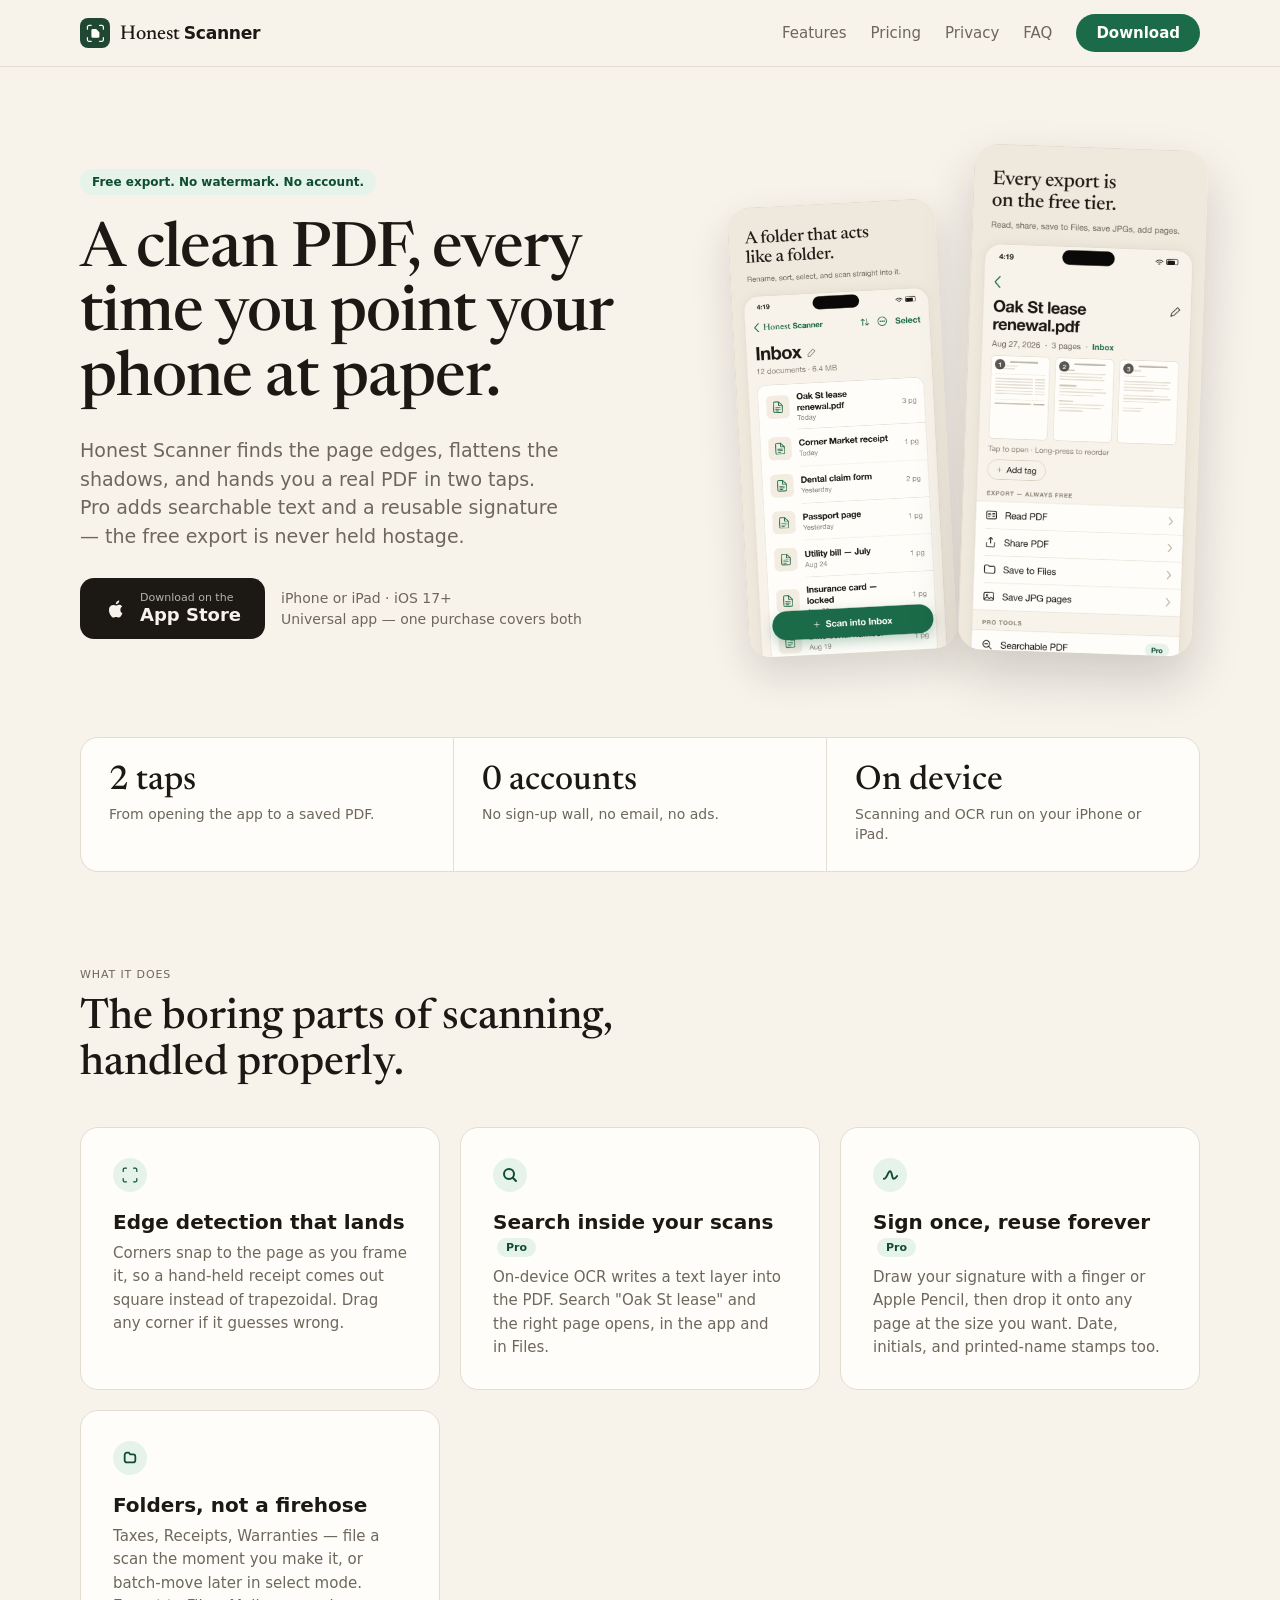
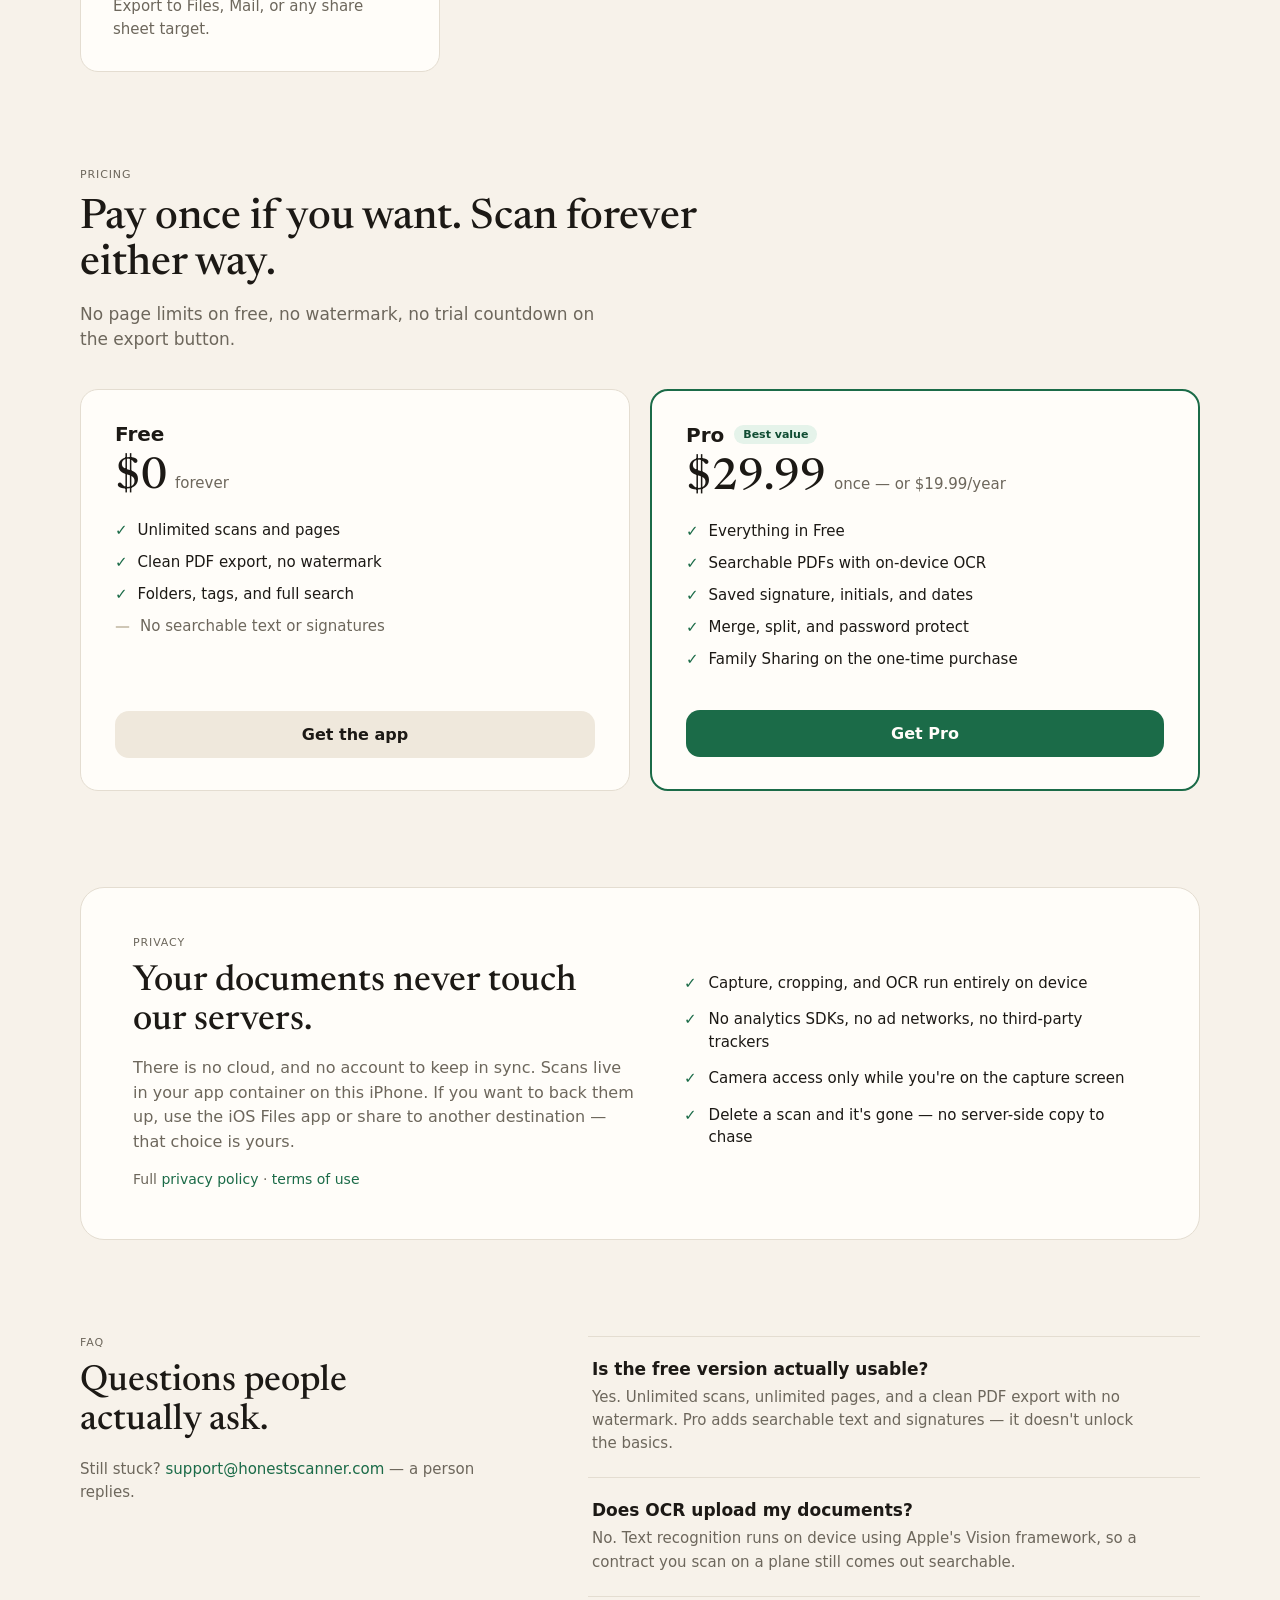
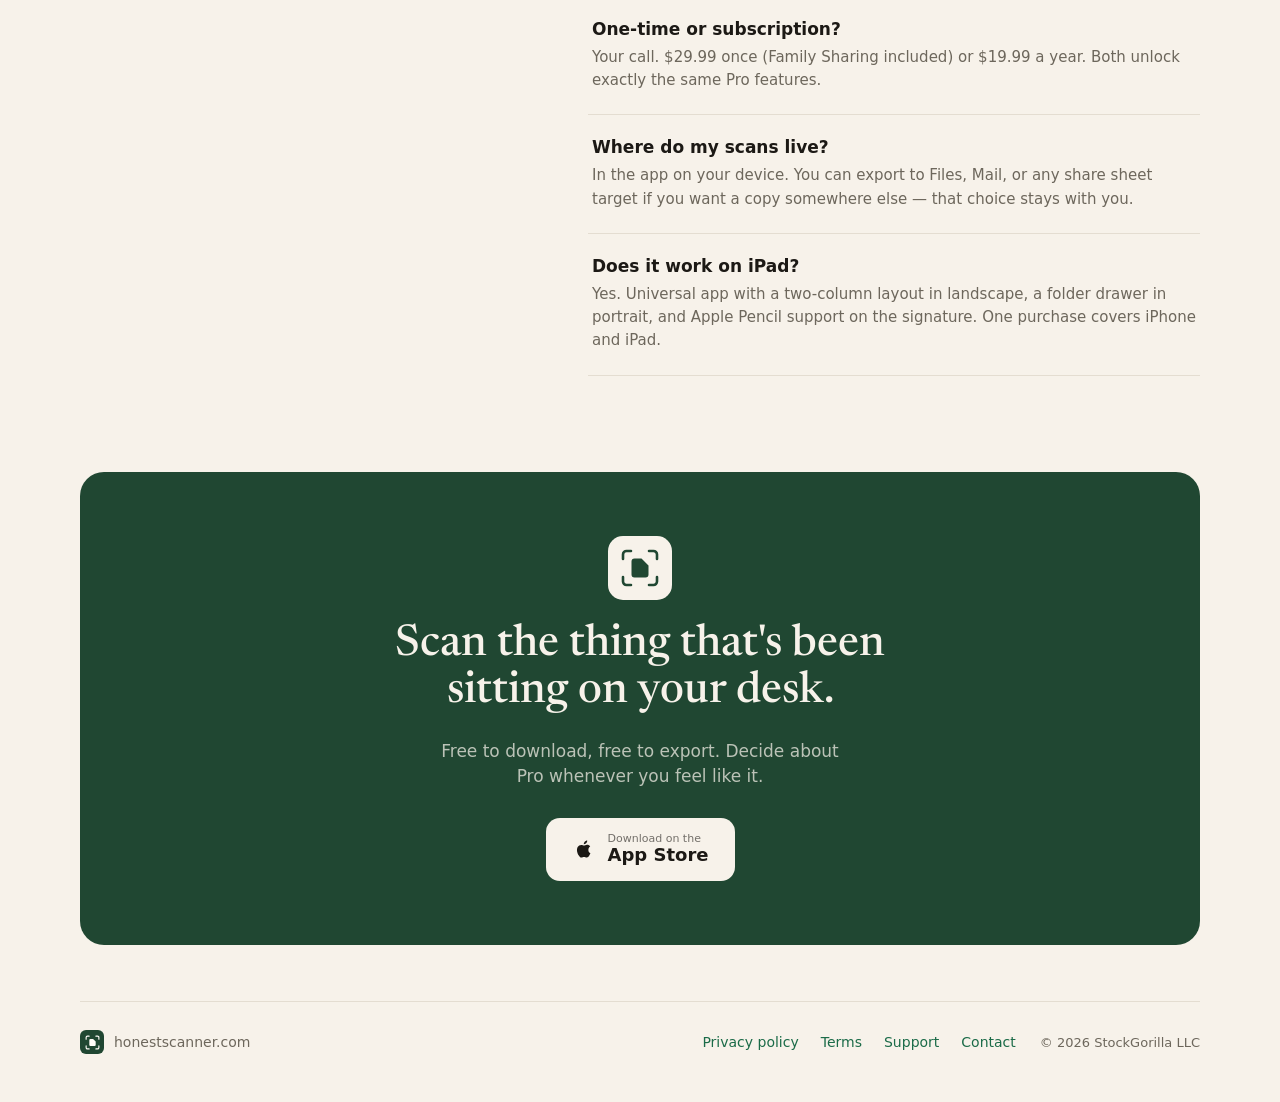
==== commit d169ae92: "Reflect iPad support shipping in v1.0.1 build 17+ Site was still saying iPad was "coming in v1.1"; t" ====
--- a/index.html
+++ b/index.html
@@ -64,7 +64,7 @@
         <svg width="24" height="24" viewBox="0 0 24 24" fill="#F7F2EA"><path d="M16.4 12.7c0-2.1 1.7-3.1 1.8-3.2-1-1.4-2.5-1.6-3-1.7-1.3-.1-2.5.8-3.2.8-.6 0-1.7-.7-2.8-.7-1.4 0-2.7.8-3.5 2.1-1.5 2.6-.4 6.4 1.1 8.5.7 1 1.5 2.1 2.6 2.1 1 0 1.4-.7 2.7-.7 1.2 0 1.6.7 2.7.6 1.1 0 1.8-1 2.5-2 .8-1.2 1.1-2.3 1.1-2.4-.1 0-2.1-.8-2.1-3.4zM14.3 6.1c.6-.7 1-1.6.9-2.6-.9 0-1.9.6-2.5 1.3-.5.6-1 1.6-.9 2.5 1 .1 2-.5 2.5-1.2z"></path></svg>
         <span style="display:flex;flex-direction:column;line-height:1.15"><span style="font-size:11px;opacity:.7">Download on the</span><span style="font-size:18px;font-weight:600">App Store</span></span>
       </a>
-      <div style="font-size:14px;line-height:1.45;color:#6D675C">iPhone · iOS 17+<br>iPad support coming in v1.1</div>
+      <div style="font-size:14px;line-height:1.45;color:#6D675C">iPhone or iPad · iOS 17+<br>Universal app — one purchase covers both</div>
     </div>
   </div>
 
@@ -91,7 +91,7 @@
     </div>
     <div style="background:#FFFDF9;padding:26px 28px">
       <div style="font-family:'Newsreader',Georgia,serif;font-size:34px;font-weight:500">On device</div>
-      <div style="font-size:14px;color:#6D675C;margin-top:6px;line-height:1.45">Scanning and OCR run on your iPhone.</div>
+      <div style="font-size:14px;color:#6D675C;margin-top:6px;line-height:1.45">Scanning and OCR run on your iPhone or iPad.</div>
     </div>
   </div>
 </div>
@@ -121,7 +121,7 @@
         <svg width="17" height="17" viewBox="0 0 18 18" fill="none"><path d="M2 12.5c3.5 0 4-8 6.5-8s1.5 8 4 8c1.5 0 2.5-1.5 3.5-3" stroke="#0F4C32" stroke-width="2" stroke-linecap="round"></path></svg>
       </div>
       <div style="font-size:20px;font-weight:600;margin-top:18px">Sign once, reuse forever <span style="background:#E5F3EA;color:#0F4C32;font-size:11px;font-weight:600;padding:3px 9px;border-radius:999px;vertical-align:middle;margin-left:4px">Pro</span></div>
-      <div style="font-size:15px;line-height:1.55;color:#6D675C;margin-top:8px;text-wrap:pretty">Draw your signature with a finger or Apple Pencil, then drop it onto any page at the size you want. Dates and initials too.</div>
+      <div style="font-size:15px;line-height:1.55;color:#6D675C;margin-top:8px;text-wrap:pretty">Draw your signature with a finger or Apple Pencil, then drop it onto any page at the size you want. Date, initials, and printed-name stamps too.</div>
     </div>
     <div style="background:#FFFDF9;border:1px solid #E4DDD1;border-radius:18px;padding:30px 32px">
       <div style="width:34px;height:34px;border-radius:999px;background:#E5F3EA;display:flex;align-items:center;justify-content:center">
@@ -218,7 +218,7 @@
       </div>
       <div style="background:#F7F2EA;padding:22px 4px">
         <div style="font-size:17px;font-weight:600">Does it work on iPad?</div>
-        <div style="font-size:15px;line-height:1.55;color:#6D675C;margin-top:7px;text-wrap:pretty">Not in v1. iPad support with a proper split-view layout and Apple Pencil signing is on the roadmap for the next release.</div>
+        <div style="font-size:15px;line-height:1.55;color:#6D675C;margin-top:7px;text-wrap:pretty">Yes. Universal app with a two-column layout in landscape, a folder drawer in portrait, and Apple Pencil support on the signature. One purchase covers iPhone and iPad.</div>
       </div>
     </div>
   </div>
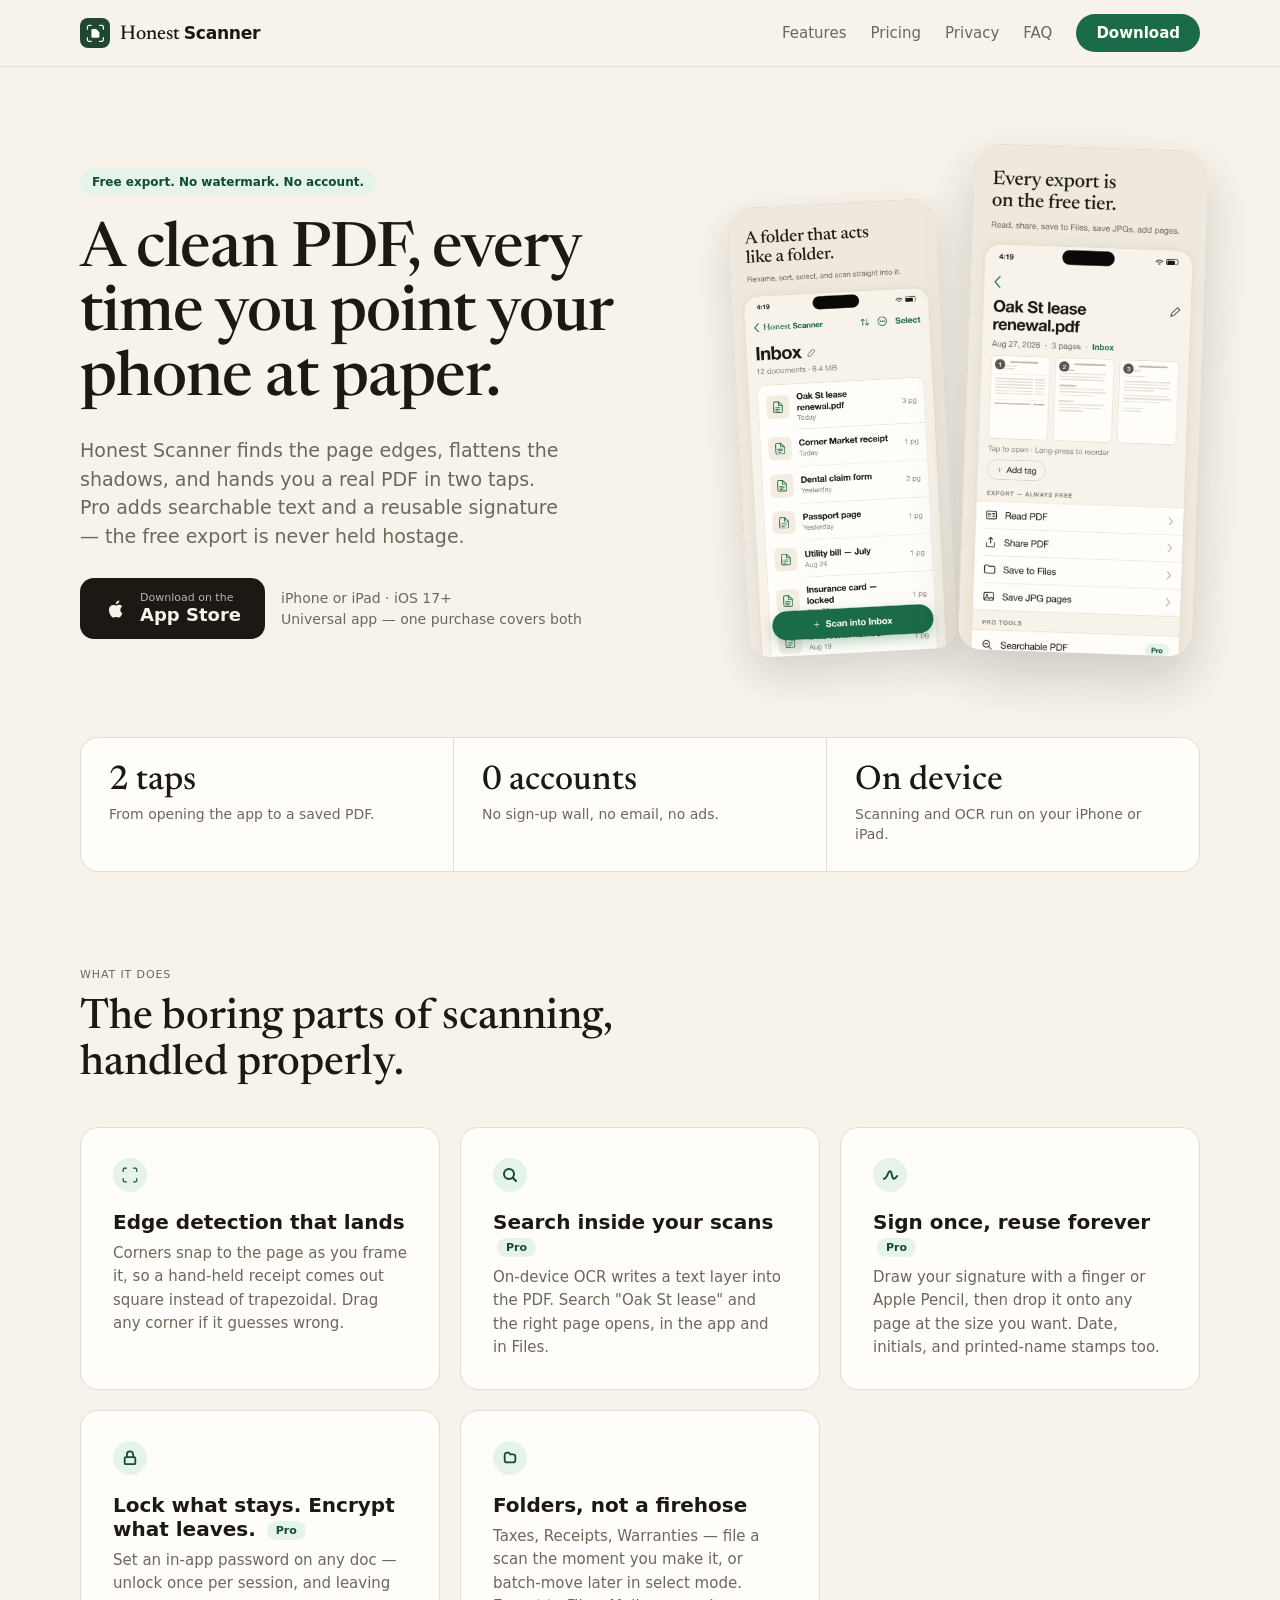
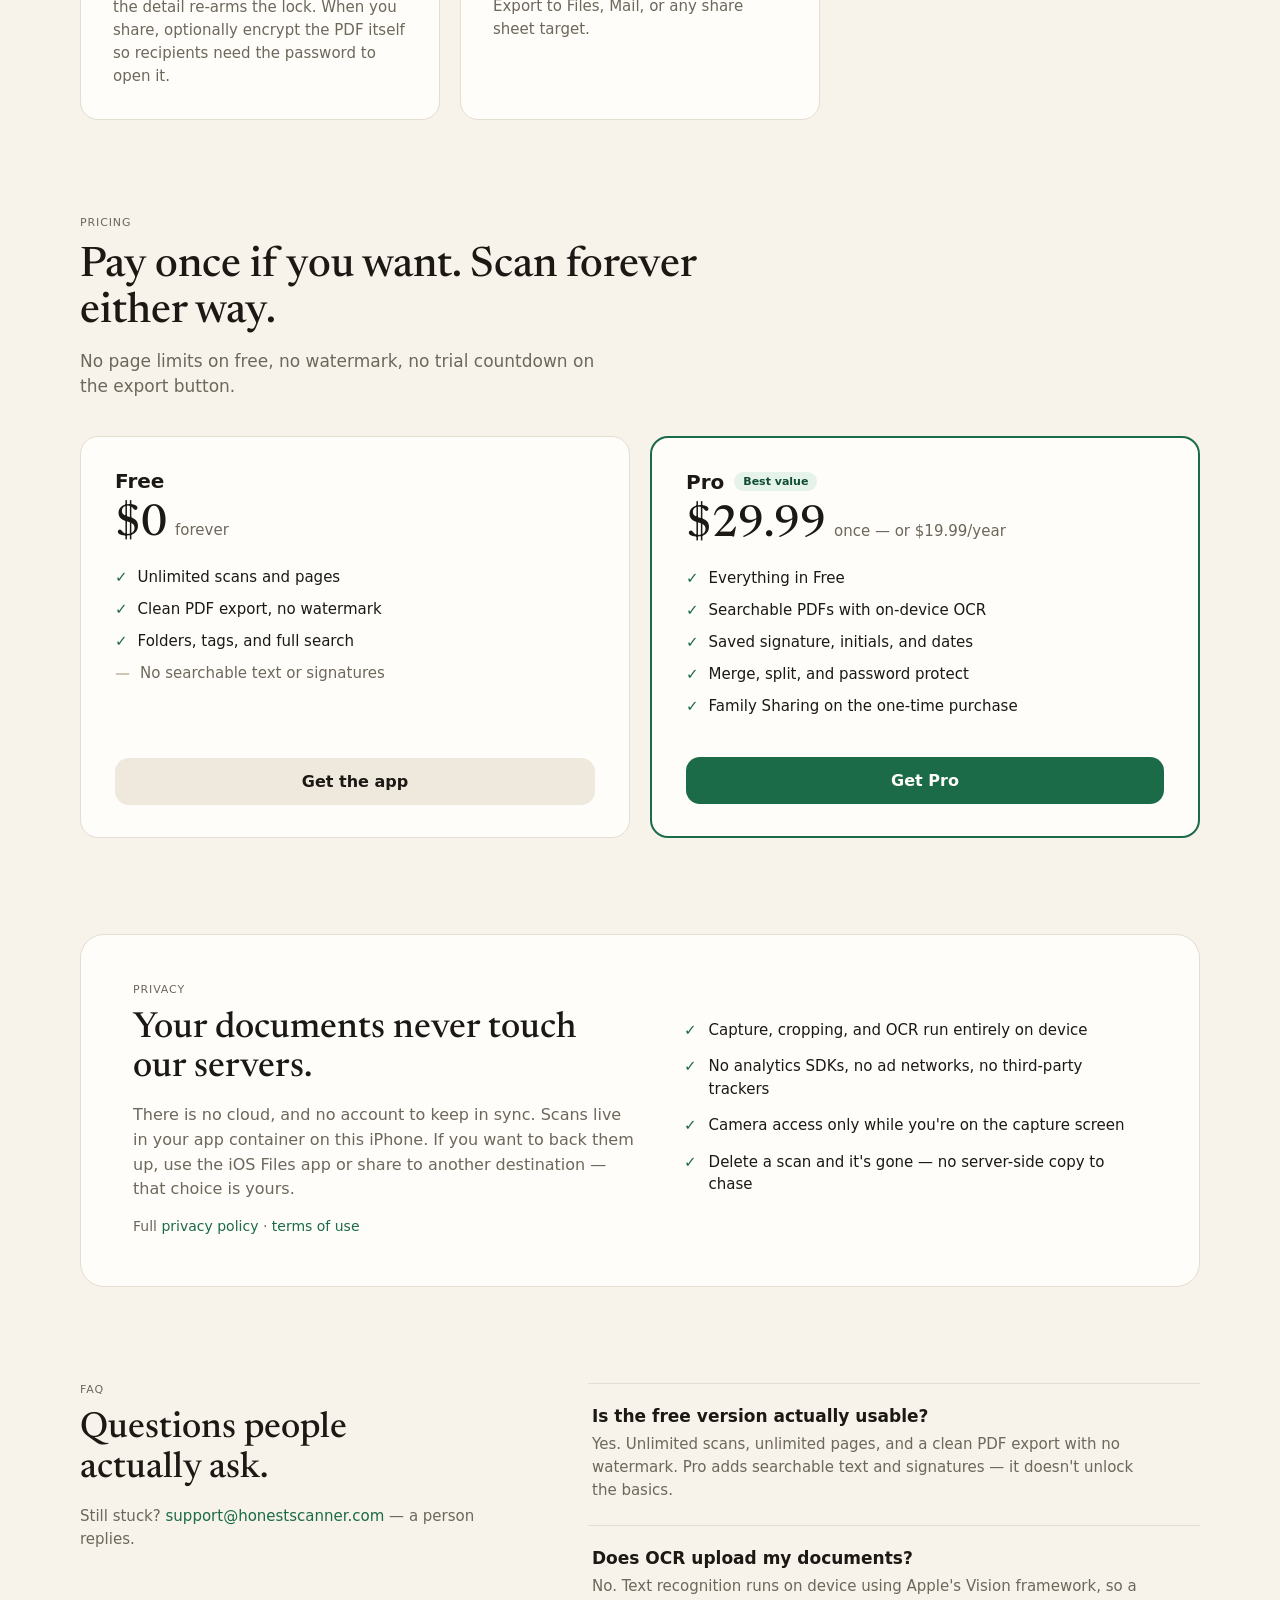
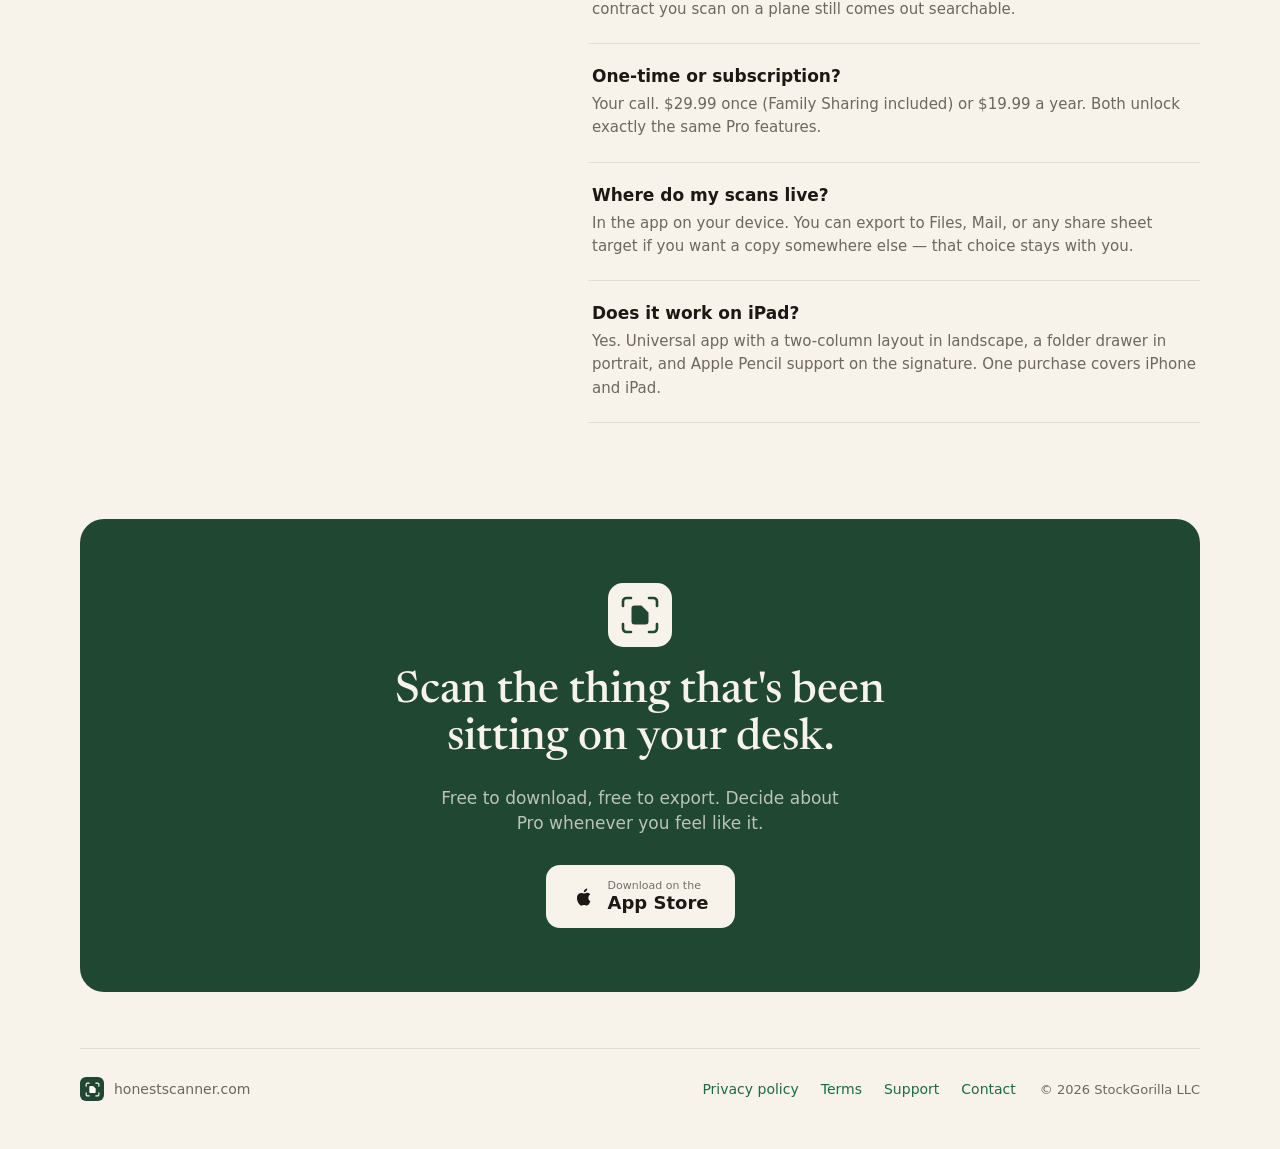
==== commit 5fa4ac81: "Add password-protect feature card to landing page Highlights both the in-app per-session lock and th" ====
--- a/index.html
+++ b/index.html
@@ -125,6 +125,13 @@
     </div>
     <div style="background:#FFFDF9;border:1px solid #E4DDD1;border-radius:18px;padding:30px 32px">
       <div style="width:34px;height:34px;border-radius:999px;background:#E5F3EA;display:flex;align-items:center;justify-content:center">
+        <svg width="16" height="16" viewBox="0 0 18 18" fill="none"><rect x="3" y="8" width="12" height="8" rx="1.5" stroke="#0F4C32" stroke-width="2"></rect><path d="M5.5 8V5a3.5 3.5 0 0 1 7 0v3" stroke="#0F4C32" stroke-width="2" stroke-linecap="round"></path></svg>
+      </div>
+      <div style="font-size:20px;font-weight:600;margin-top:18px">Lock what stays. Encrypt what leaves. <span style="background:#E5F3EA;color:#0F4C32;font-size:11px;font-weight:600;padding:3px 9px;border-radius:999px;vertical-align:middle;margin-left:4px">Pro</span></div>
+      <div style="font-size:15px;line-height:1.55;color:#6D675C;margin-top:8px;text-wrap:pretty">Set an in-app password on any doc — unlock once per session, and leaving the detail re-arms the lock. When you share, optionally encrypt the PDF itself so recipients need the password to open it.</div>
+    </div>
+    <div style="background:#FFFDF9;border:1px solid #E4DDD1;border-radius:18px;padding:30px 32px">
+      <div style="width:34px;height:34px;border-radius:999px;background:#E5F3EA;display:flex;align-items:center;justify-content:center">
         <svg width="16" height="16" viewBox="0 0 18 18" fill="none"><path d="M3 5.5A2.5 2.5 0 0 1 5.5 3h2.2l1.6 2H12.5A2.5 2.5 0 0 1 15 7.5v4A2.5 2.5 0 0 1 12.5 14h-7A2.5 2.5 0 0 1 3 11.5z" stroke="#0F4C32" stroke-width="2"></path></svg>
       </div>
       <div style="font-size:20px;font-weight:600;margin-top:18px">Folders, not a firehose</div>
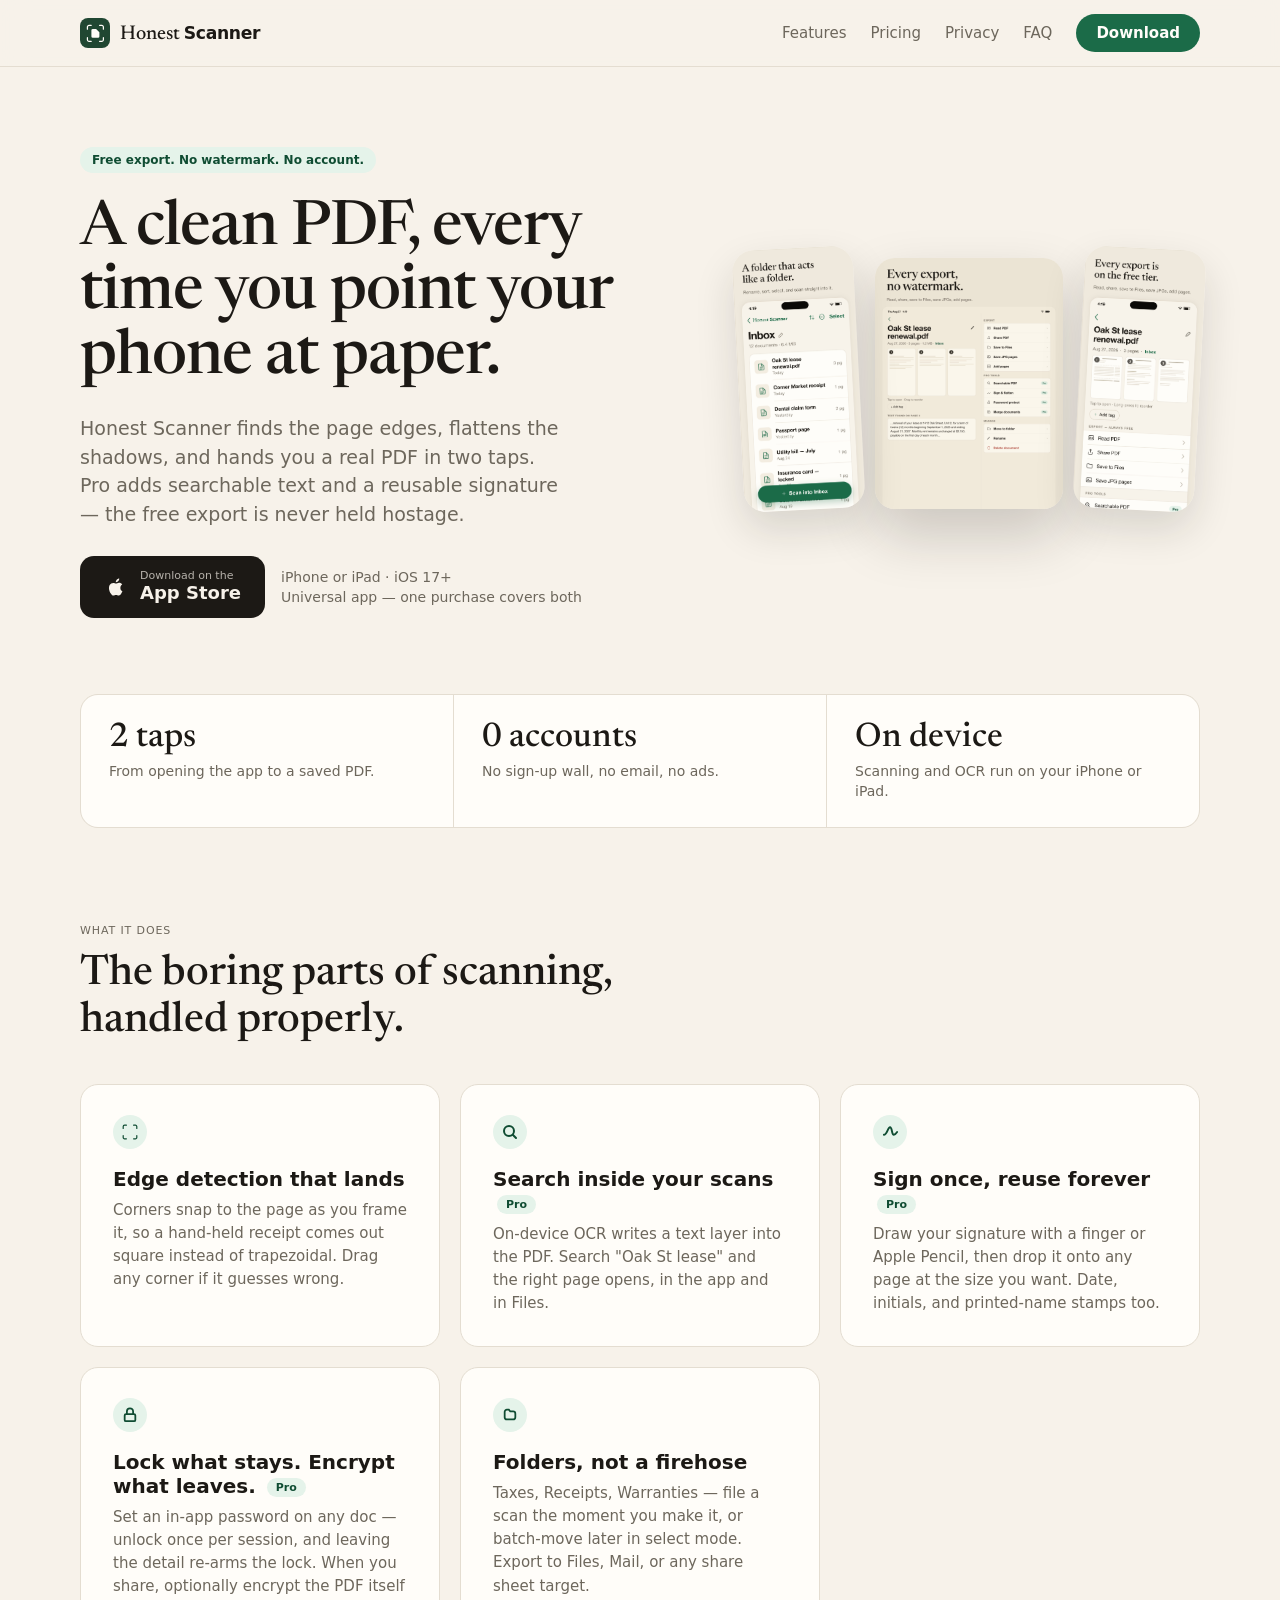
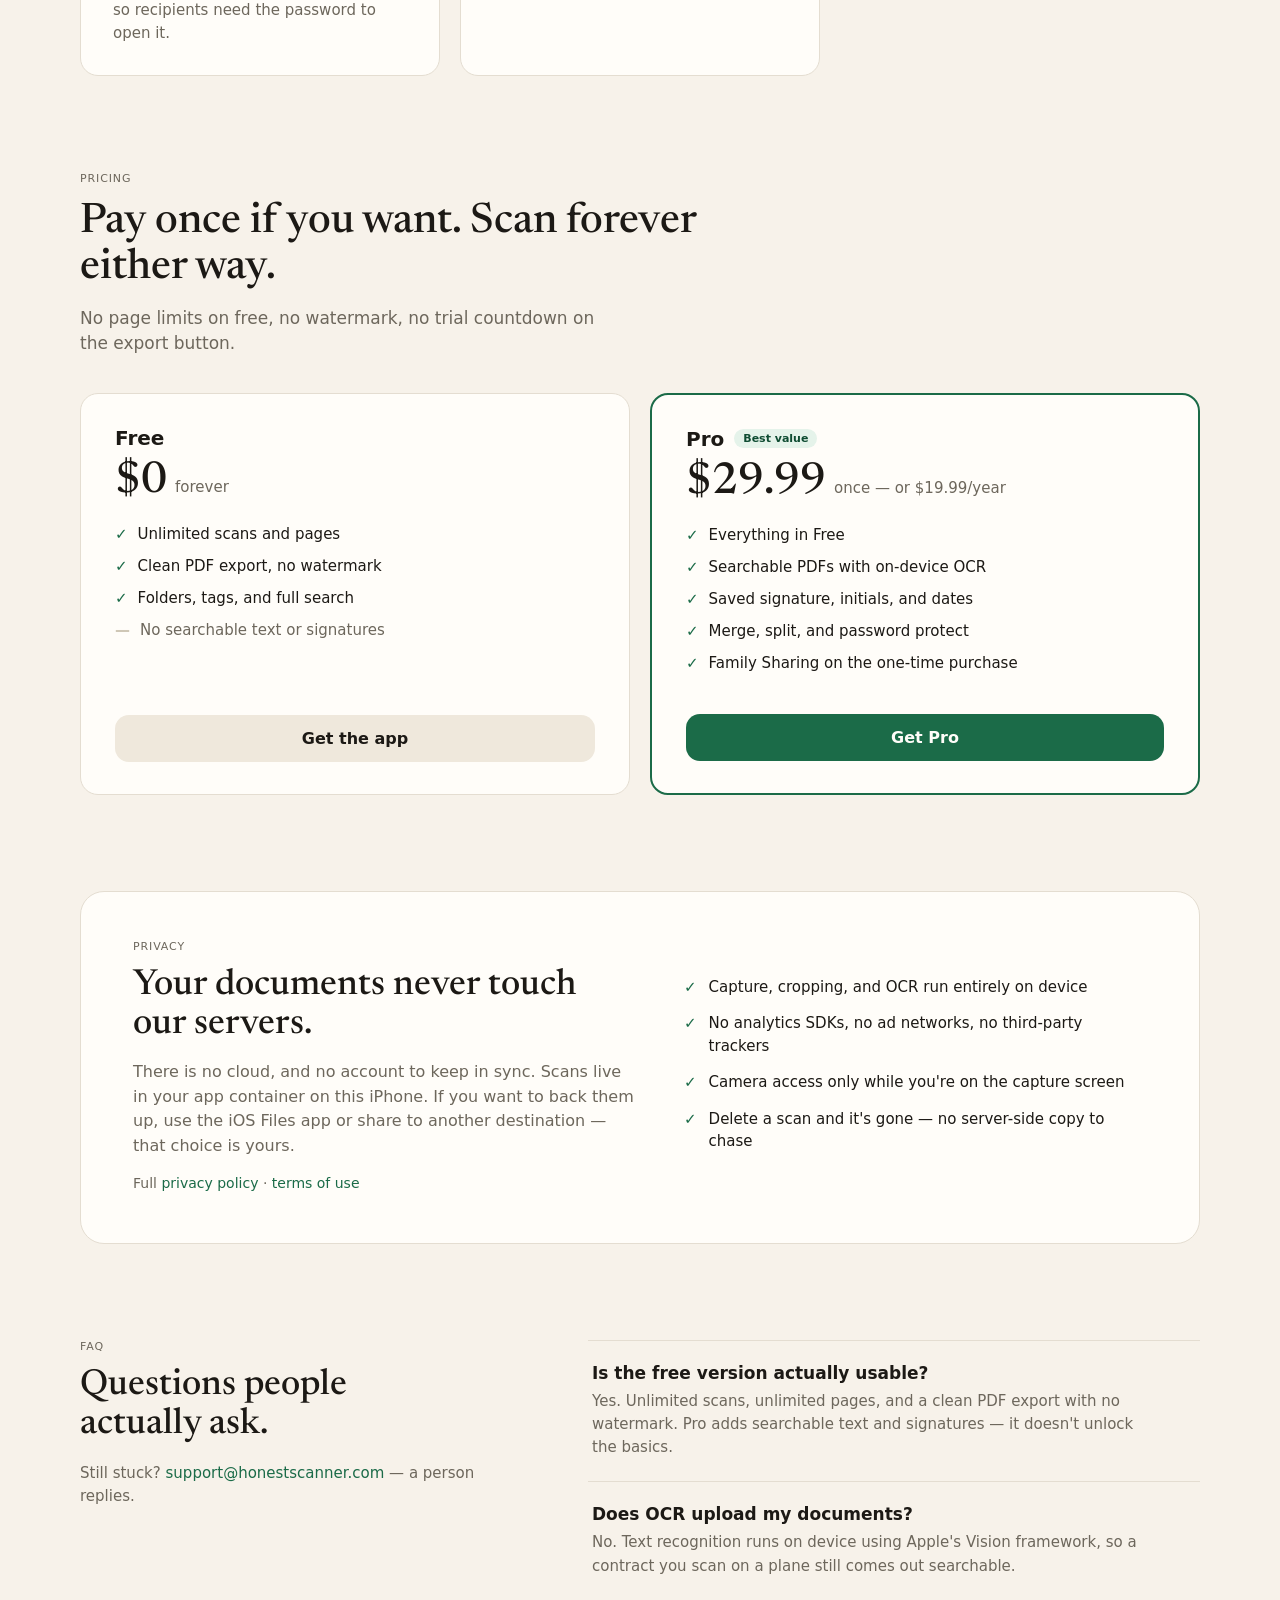
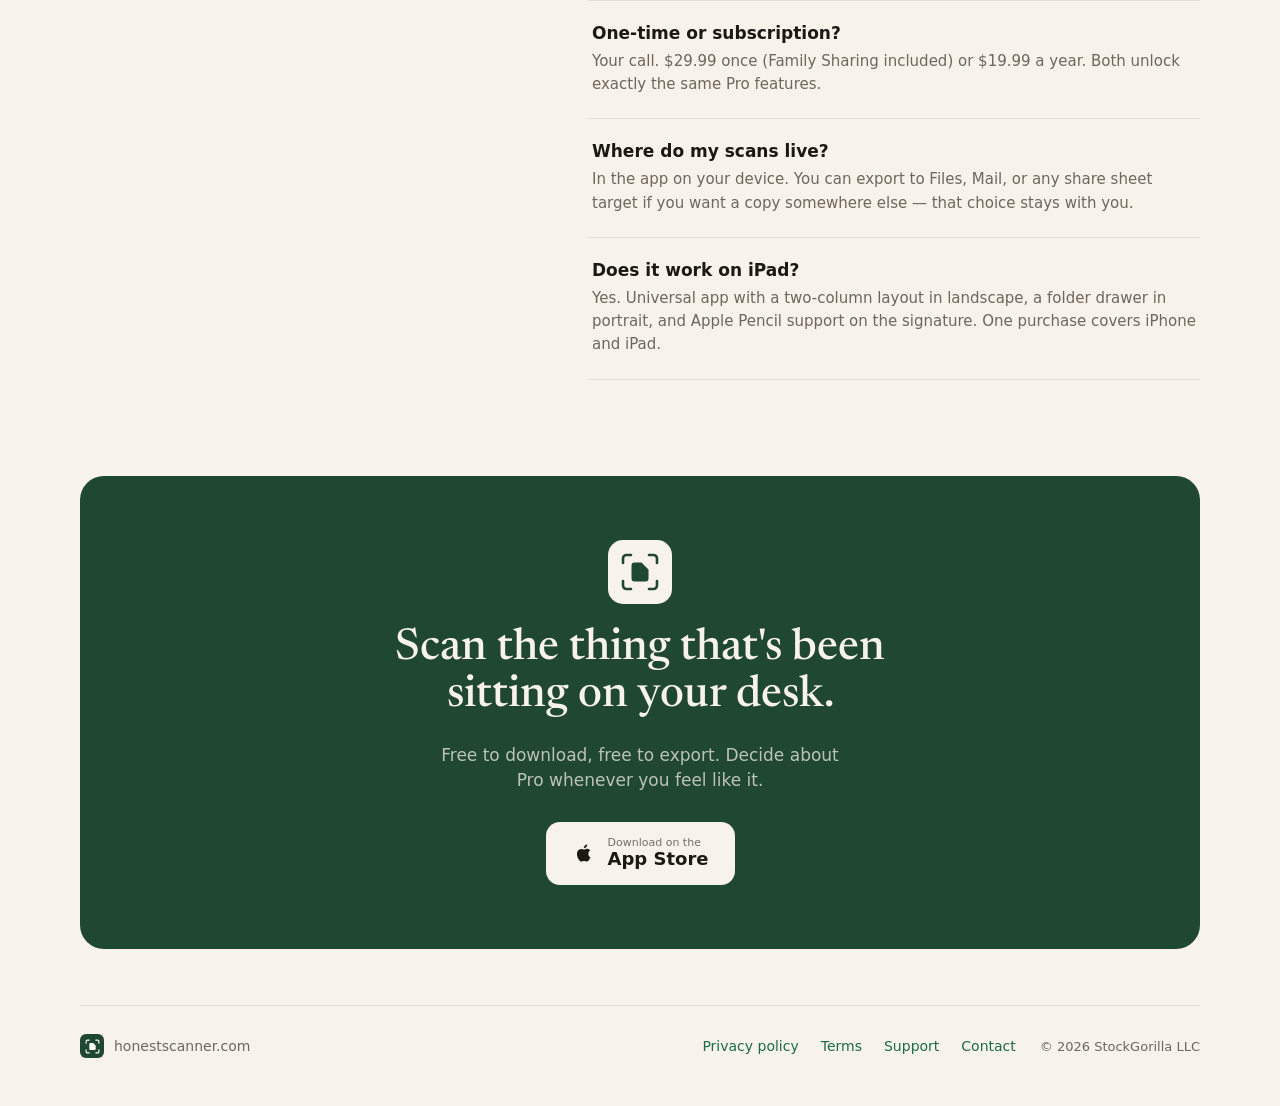
==== commit e50a8cc5: "Add iPad screenshot to the hero The two iPhone shots stayed at the edges (rotated) with the iPad cen" ====
--- a/index.html
+++ b/index.html
@@ -68,11 +68,14 @@
     </div>
   </div>
 
-  <div style="flex:1 1 340px;min-width:0;display:flex;justify-content:center;align-items:flex-end;gap:20px;padding-bottom:8px">
-    <div style="flex:0 1 210px;border-radius:22px;overflow:hidden;box-shadow:0 18px 40px rgba(28,25,21,.14);transform:rotate(-3deg)">
+  <div style="flex:1 1 340px;min-width:0;display:flex;justify-content:center;align-items:flex-end;gap:16px;padding-bottom:8px">
+    <div style="flex:0 1 180px;border-radius:22px;overflow:hidden;box-shadow:0 18px 40px rgba(28,25,21,.14);transform:rotate(-3deg);align-self:center">
       <img src="/assets/screenshots/inbox.jpg" alt="Honest Scanner inbox with scanned documents" style="display:block;width:100%">
     </div>
-    <div style="flex:0 1 236px;border-radius:24px;overflow:hidden;box-shadow:0 24px 50px rgba(28,25,21,.18);transform:rotate(2deg)">
+    <div style="flex:0 1 280px;border-radius:20px;overflow:hidden;box-shadow:0 26px 56px rgba(28,25,21,.2)">
+      <img src="/assets/screenshots/ipad-detail.jpg" alt="Honest Scanner running on iPad with a document open" style="display:block;width:100%">
+    </div>
+    <div style="flex:0 1 180px;border-radius:22px;overflow:hidden;box-shadow:0 18px 40px rgba(28,25,21,.14);transform:rotate(3deg);align-self:center">
       <img src="/assets/screenshots/exports.jpg" alt="Exporting a document from Honest Scanner" style="display:block;width:100%">
     </div>
   </div>
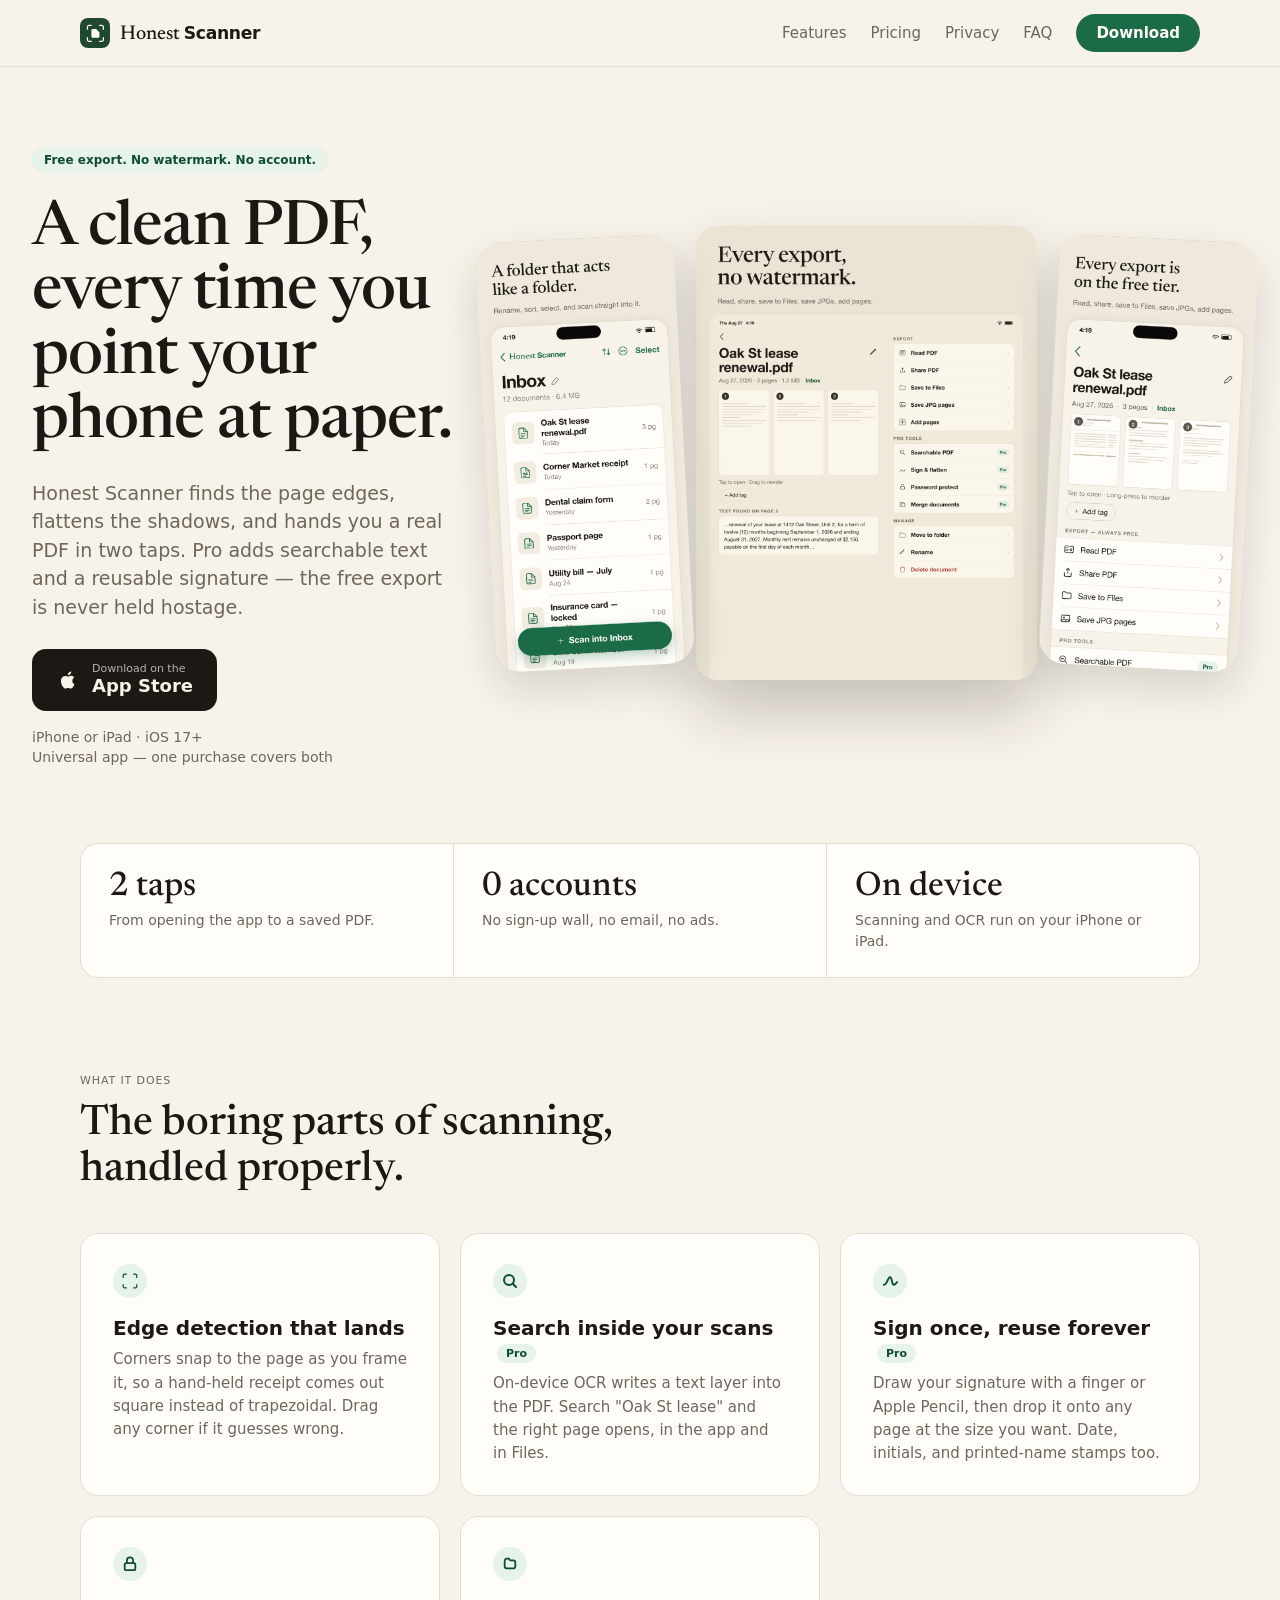
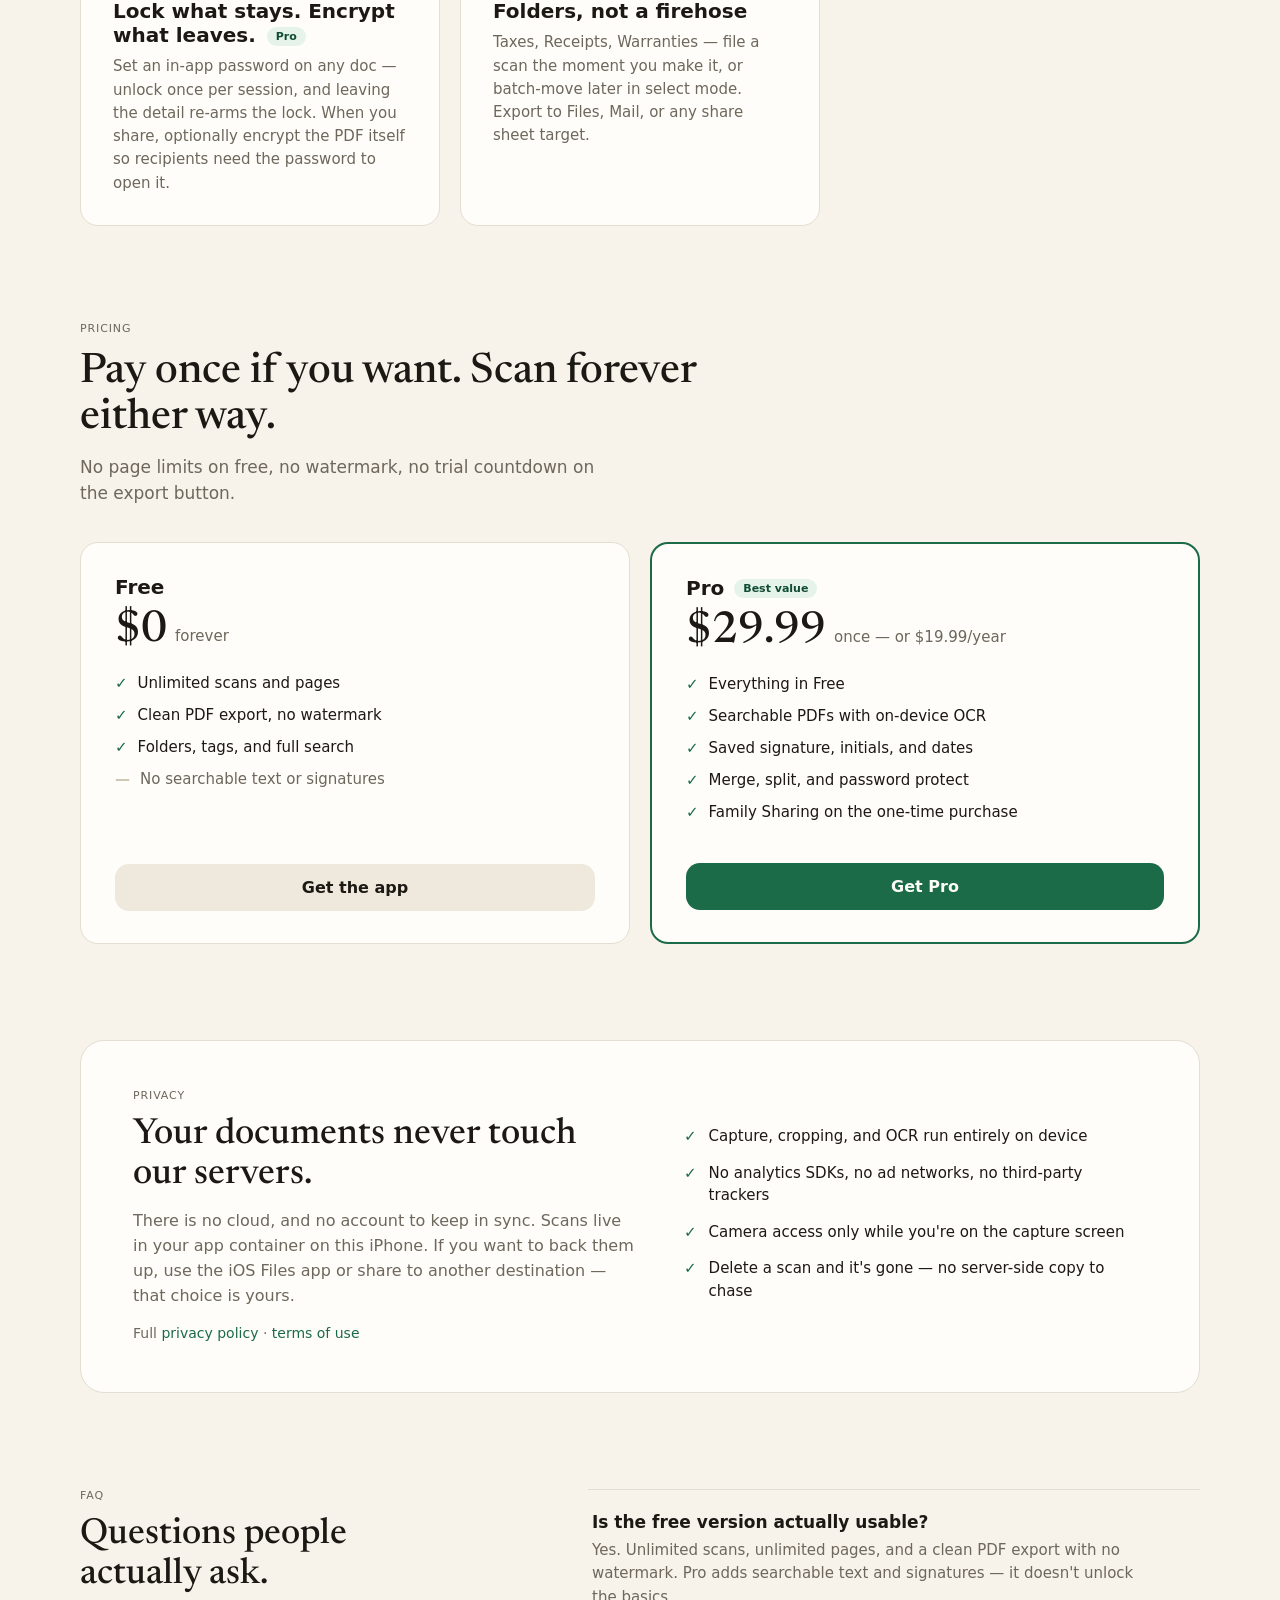
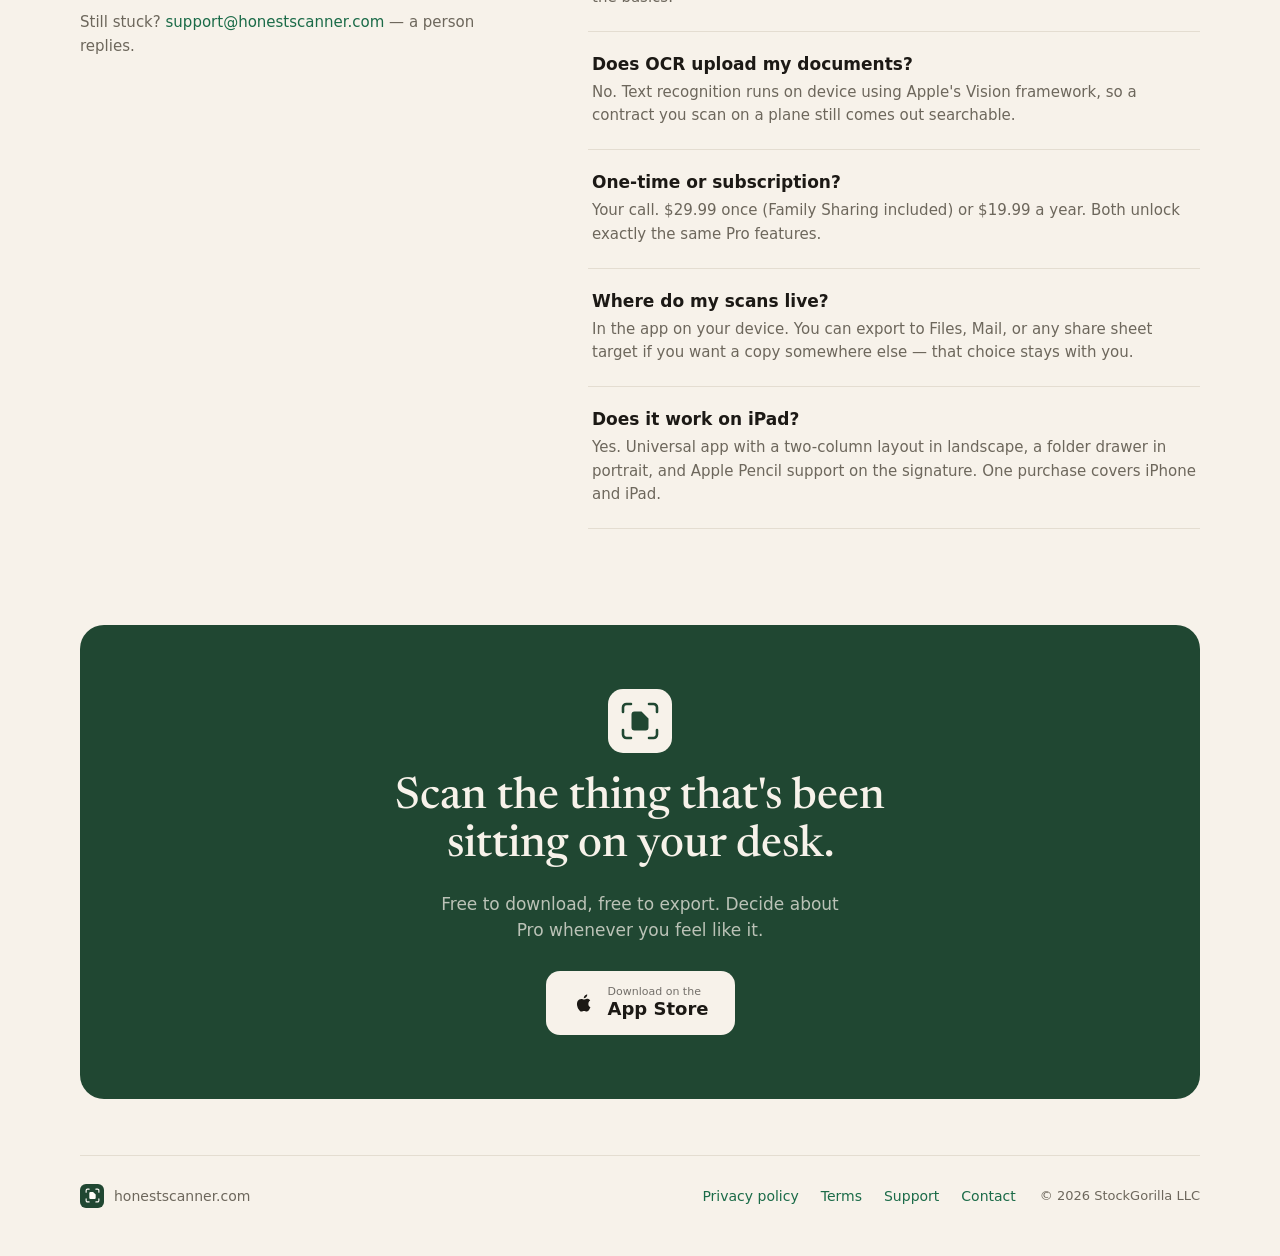
==== commit 610777e5: "Enlarge hero screenshots The three device shots were compressing to ~115px iPhone / 175px iPad becau" ====
--- a/index.html
+++ b/index.html
@@ -54,8 +54,8 @@
 </div>
 
 <!-- Hero -->
-<div id="top" style="max-width:1120px;margin:0 auto;padding:80px 32px 0;display:flex;flex-wrap:wrap;gap:56px;align-items:center">
-  <div style="flex:1 1 480px;min-width:0;display:flex;flex-direction:column;align-items:flex-start;gap:24px">
+<div id="top" style="max-width:1240px;margin:0 auto;padding:80px 32px 0;display:flex;flex-wrap:wrap;gap:32px;align-items:center">
+  <div style="flex:1 1 360px;min-width:0;display:flex;flex-direction:column;align-items:flex-start;gap:24px">
     <div style="display:flex;align-items:center;gap:8px;background:#E5F3EA;color:#0F4C32;font-size:12px;font-weight:600;padding:6px 12px;border-radius:999px">Free export. No watermark. No account.</div>
     <div style="font-family:'Newsreader',Georgia,serif;font-size:62px;line-height:1.04;font-weight:500;letter-spacing:-.015em;text-wrap:pretty;max-width:560px">A clean PDF, every time you point your phone at paper.</div>
     <div style="font-size:19px;line-height:1.5;color:#6D675C;max-width:480px;text-wrap:pretty">Honest Scanner finds the page edges, flattens the shadows, and hands you a real PDF in two taps. Pro adds searchable text and a reusable signature — the free export is never held hostage.</div>
@@ -68,14 +68,14 @@
     </div>
   </div>
 
-  <div style="flex:1 1 340px;min-width:0;display:flex;justify-content:center;align-items:flex-end;gap:16px;padding-bottom:8px">
-    <div style="flex:0 1 180px;border-radius:22px;overflow:hidden;box-shadow:0 18px 40px rgba(28,25,21,.14);transform:rotate(-3deg);align-self:center">
+  <div style="flex:2 1 640px;min-width:0;display:flex;justify-content:center;align-items:flex-end;gap:12px;padding-bottom:8px">
+    <div style="flex:0 1 210px;border-radius:26px;overflow:hidden;box-shadow:0 18px 40px rgba(28,25,21,.14);transform:rotate(-3deg);align-self:center">
       <img src="/assets/screenshots/inbox.jpg" alt="Honest Scanner inbox with scanned documents" style="display:block;width:100%">
     </div>
-    <div style="flex:0 1 280px;border-radius:20px;overflow:hidden;box-shadow:0 26px 56px rgba(28,25,21,.2)">
+    <div style="flex:0 1 360px;border-radius:22px;overflow:hidden;box-shadow:0 30px 60px rgba(28,25,21,.22)">
       <img src="/assets/screenshots/ipad-detail.jpg" alt="Honest Scanner running on iPad with a document open" style="display:block;width:100%">
     </div>
-    <div style="flex:0 1 180px;border-radius:22px;overflow:hidden;box-shadow:0 18px 40px rgba(28,25,21,.14);transform:rotate(3deg);align-self:center">
+    <div style="flex:0 1 210px;border-radius:26px;overflow:hidden;box-shadow:0 18px 40px rgba(28,25,21,.14);transform:rotate(3deg);align-self:center">
       <img src="/assets/screenshots/exports.jpg" alt="Exporting a document from Honest Scanner" style="display:block;width:100%">
     </div>
   </div>
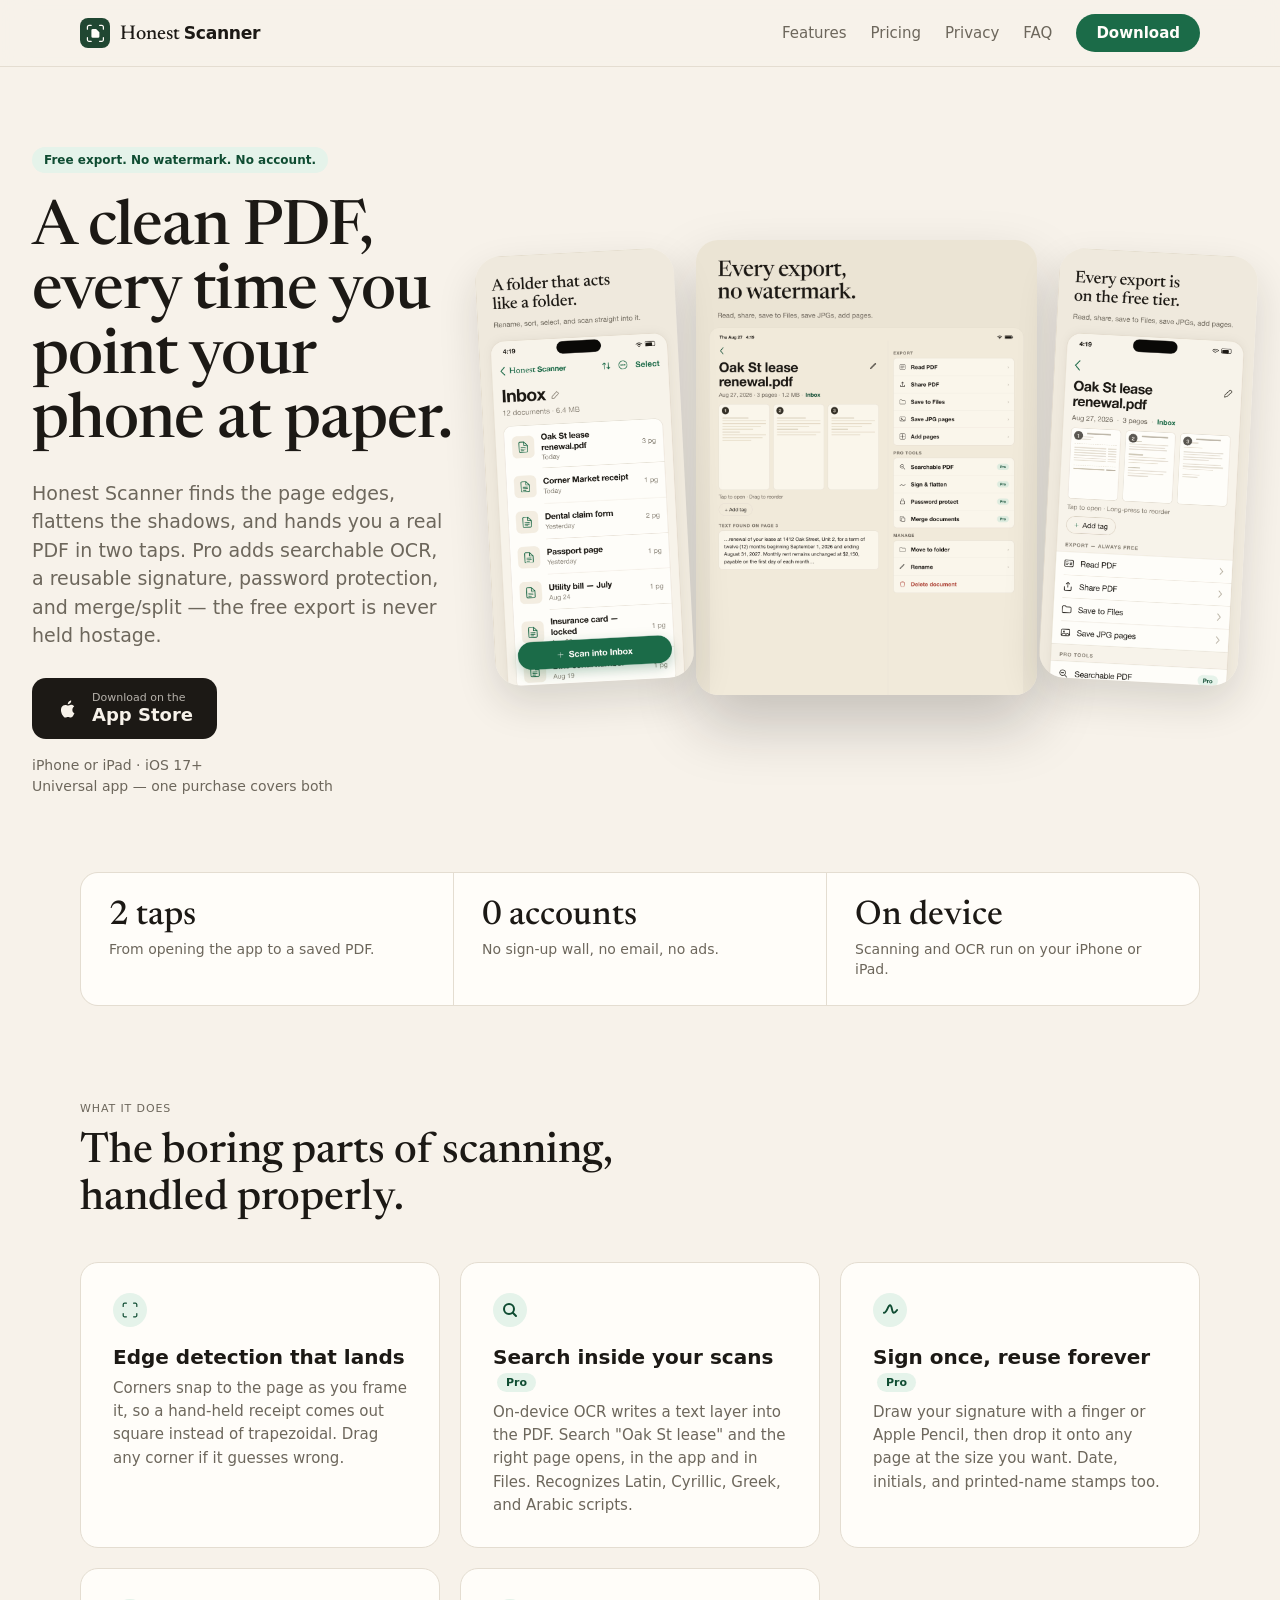
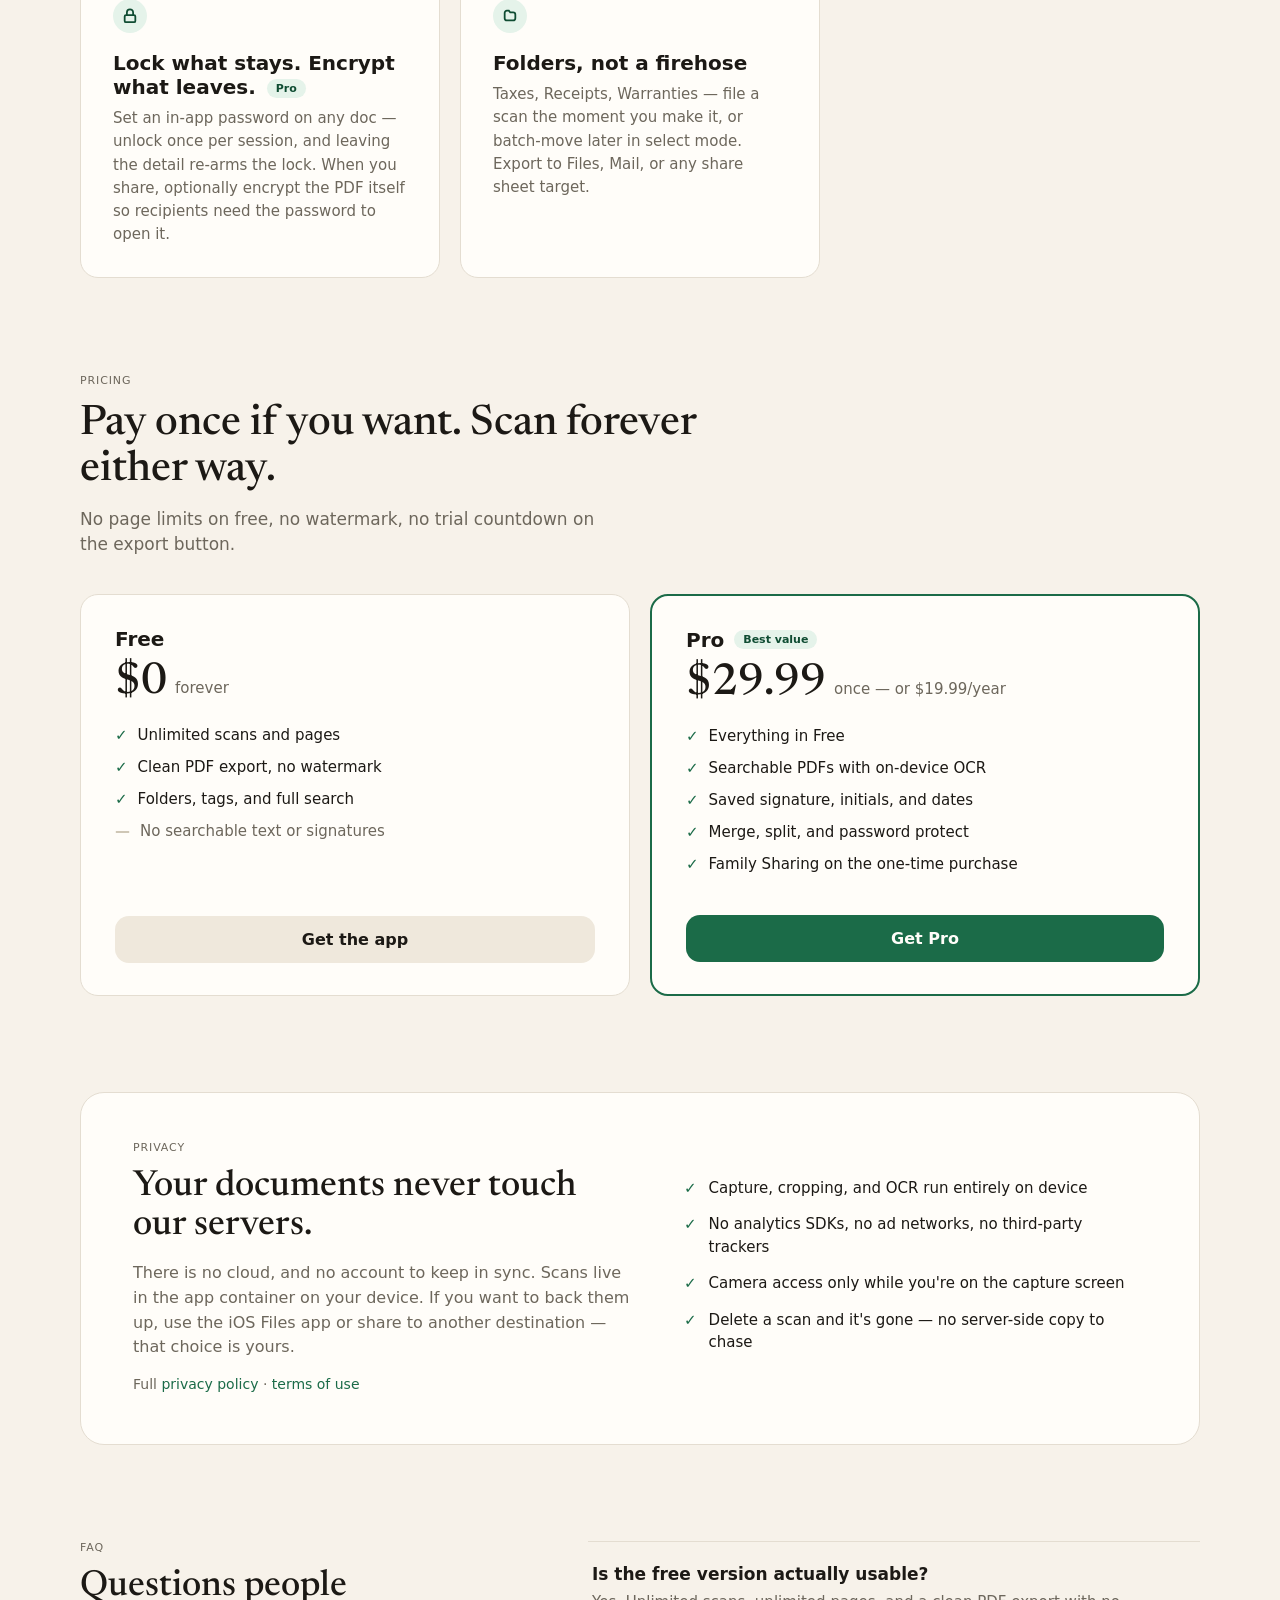
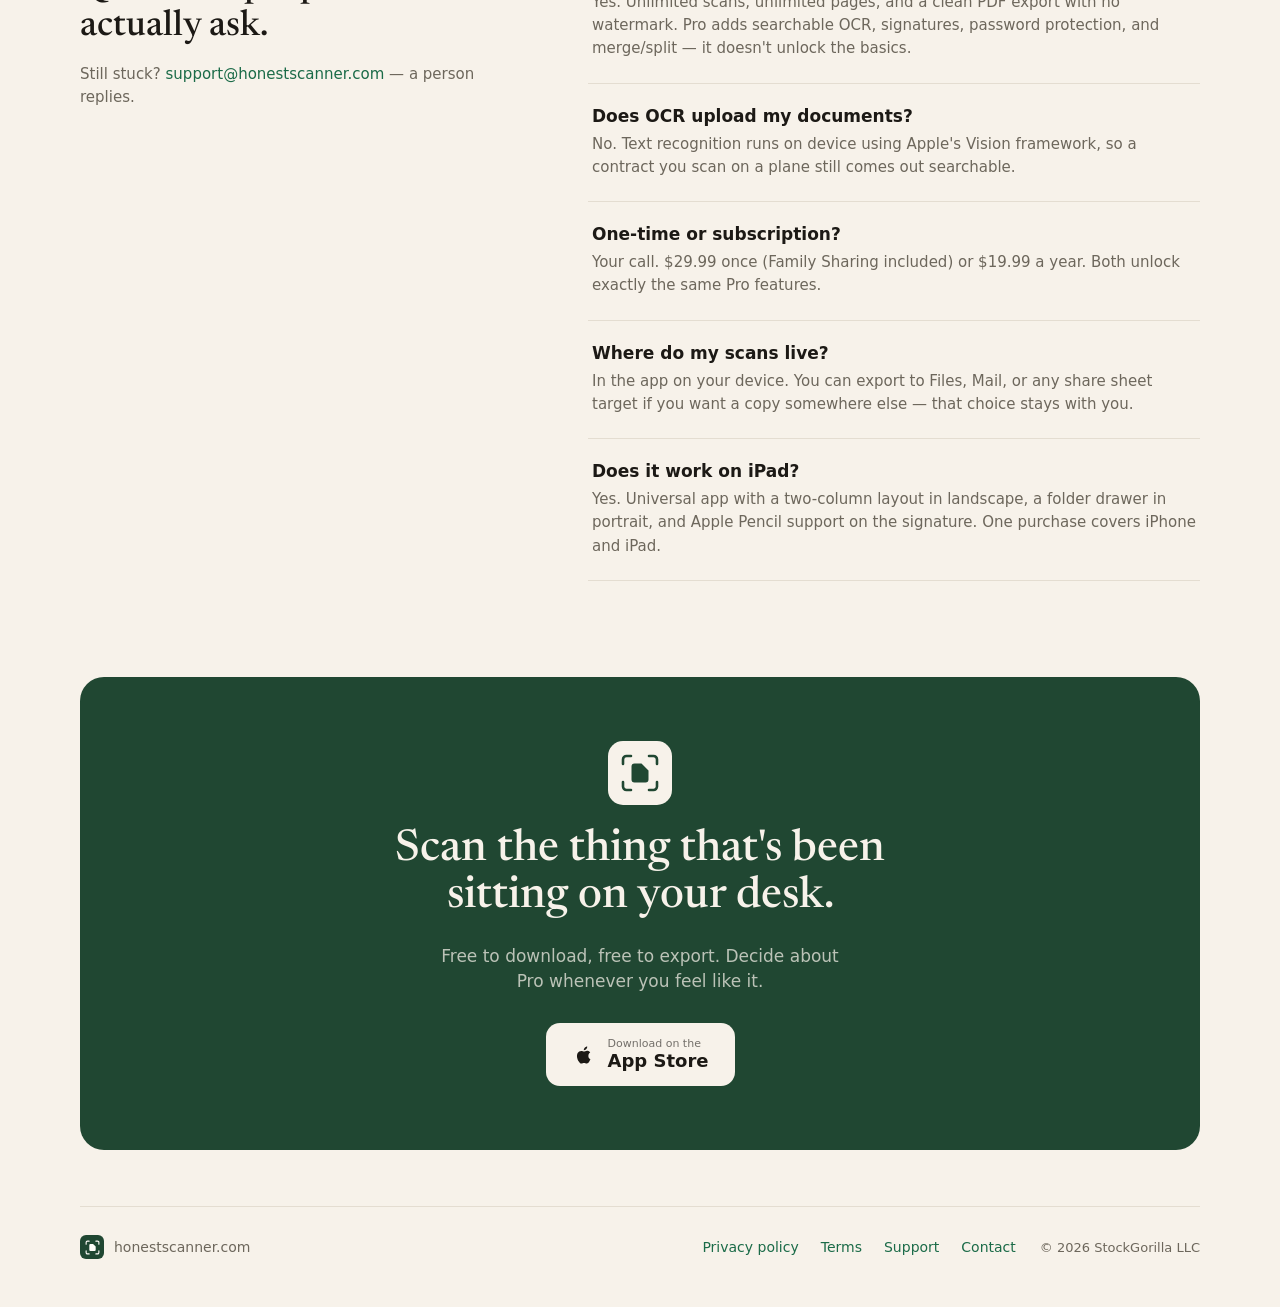
==== commit cb97a7e5: "SEO + App Store: banner, robots, sitemap, schema Add Smart App Banner meta (apple-itunes-app with ap" ====
--- a/index.html
+++ b/index.html
@@ -3,16 +3,36 @@
 <head>
 <meta charset="utf-8">
 <meta name="viewport" content="width=device-width, initial-scale=1">
-<title>Honest Scanner — A clean PDF, every time you point your phone at paper.</title>
-<meta name="description" content="Free unlimited scans, no watermark, no account. Pro adds on-device OCR and a reusable signature. Pay $29.99 once or don't — the export is never held hostage.">
-<meta property="og:title" content="Honest Scanner">
+<meta name="apple-itunes-app" content="app-id=6806141163">
+<title>Honest Scanner: PDF & OCR — A clean PDF, every time you point your phone at paper.</title>
+<meta name="description" content="Free unlimited scans on iPhone and iPad, no watermark, no account. Pro adds on-device OCR, a reusable signature, password protection, and merge/split for $19.99/year or $29.99 once with Family Sharing.">
+<link rel="canonical" href="https://honestscanner.com/">
+<meta property="og:title" content="Honest Scanner: PDF & OCR">
 <meta property="og:description" content="A clean PDF, every time you point your phone at paper. No watermark, no account, no weekly trap.">
 <meta property="og:type" content="website">
 <meta property="og:url" content="https://honestscanner.com/">
-<meta property="og:image" content="https://honestscanner.com/assets/og.png">
+<meta property="og:image" content="https://honestscanner.com/assets/screenshots/ipad-detail.jpg">
 <meta name="twitter:card" content="summary_large_image">
+<meta name="twitter:title" content="Honest Scanner: PDF & OCR">
+<meta name="twitter:description" content="A clean PDF, every time you point your phone at paper. No watermark, no account, no weekly trap.">
+<meta name="twitter:image" content="https://honestscanner.com/assets/screenshots/ipad-detail.jpg">
 <link rel="icon" type="image/png" href="/assets/favicon.png">
 <link rel="apple-touch-icon" href="/assets/apple-touch-icon.png">
+<script type="application/ld+json">
+{
+  "@context": "https://schema.org",
+  "@type": "MobileApplication",
+  "name": "Honest Scanner: PDF & OCR",
+  "operatingSystem": "iOS",
+  "applicationCategory": "BusinessApplication",
+  "url": "https://apps.apple.com/us/app/honest-scanner-pdf-ocr/id6806141163",
+  "offers": {
+    "@type": "Offer",
+    "price": "0",
+    "priceCurrency": "USD"
+  }
+}
+</script>
 <link rel="preconnect" href="https://fonts.googleapis.com">
 <link rel="preconnect" href="https://fonts.gstatic.com" crossorigin>
 <link href="https://fonts.googleapis.com/css2?family=Newsreader:opsz,wght@6..72,400;6..72,500;6..72,600&display=swap" rel="stylesheet">
@@ -58,9 +78,9 @@
   <div style="flex:1 1 360px;min-width:0;display:flex;flex-direction:column;align-items:flex-start;gap:24px">
     <div style="display:flex;align-items:center;gap:8px;background:#E5F3EA;color:#0F4C32;font-size:12px;font-weight:600;padding:6px 12px;border-radius:999px">Free export. No watermark. No account.</div>
     <div style="font-family:'Newsreader',Georgia,serif;font-size:62px;line-height:1.04;font-weight:500;letter-spacing:-.015em;text-wrap:pretty;max-width:560px">A clean PDF, every time you point your phone at paper.</div>
-    <div style="font-size:19px;line-height:1.5;color:#6D675C;max-width:480px;text-wrap:pretty">Honest Scanner finds the page edges, flattens the shadows, and hands you a real PDF in two taps. Pro adds searchable text and a reusable signature — the free export is never held hostage.</div>
+    <div style="font-size:19px;line-height:1.5;color:#6D675C;max-width:480px;text-wrap:pretty">Honest Scanner finds the page edges, flattens the shadows, and hands you a real PDF in two taps. Pro adds searchable OCR, a reusable signature, password protection, and merge/split — the free export is never held hostage.</div>
     <div style="display:flex;flex-wrap:wrap;align-items:center;gap:16px;margin-top:4px">
-      <a href="https://apps.apple.com/app/id6806141163" class="hover-black" style="display:flex;align-items:center;gap:12px;background:#1C1915;color:#F7F2EA;padding:14px 24px;border-radius:14px">
+      <a href="https://apps.apple.com/us/app/honest-scanner-pdf-ocr/id6806141163" class="hover-black" style="display:flex;align-items:center;gap:12px;background:#1C1915;color:#F7F2EA;padding:14px 24px;border-radius:14px">
         <svg width="24" height="24" viewBox="0 0 24 24" fill="#F7F2EA"><path d="M16.4 12.7c0-2.1 1.7-3.1 1.8-3.2-1-1.4-2.5-1.6-3-1.7-1.3-.1-2.5.8-3.2.8-.6 0-1.7-.7-2.8-.7-1.4 0-2.7.8-3.5 2.1-1.5 2.6-.4 6.4 1.1 8.5.7 1 1.5 2.1 2.6 2.1 1 0 1.4-.7 2.7-.7 1.2 0 1.6.7 2.7.6 1.1 0 1.8-1 2.5-2 .8-1.2 1.1-2.3 1.1-2.4-.1 0-2.1-.8-2.1-3.4zM14.3 6.1c.6-.7 1-1.6.9-2.6-.9 0-1.9.6-2.5 1.3-.5.6-1 1.6-.9 2.5 1 .1 2-.5 2.5-1.2z"></path></svg>
         <span style="display:flex;flex-direction:column;line-height:1.15"><span style="font-size:11px;opacity:.7">Download on the</span><span style="font-size:18px;font-weight:600">App Store</span></span>
       </a>
@@ -117,7 +137,7 @@
         <svg width="16" height="16" viewBox="0 0 16 16" fill="none"><circle cx="7" cy="7" r="5" stroke="#0F4C32" stroke-width="2"></circle><path d="M10.8 10.8 14 14" stroke="#0F4C32" stroke-width="2" stroke-linecap="round"></path></svg>
       </div>
       <div style="font-size:20px;font-weight:600;margin-top:18px">Search inside your scans <span style="background:#E5F3EA;color:#0F4C32;font-size:11px;font-weight:600;padding:3px 9px;border-radius:999px;vertical-align:middle;margin-left:4px">Pro</span></div>
-      <div style="font-size:15px;line-height:1.55;color:#6D675C;margin-top:8px;text-wrap:pretty">On-device OCR writes a text layer into the PDF. Search "Oak St lease" and the right page opens, in the app and in Files.</div>
+      <div style="font-size:15px;line-height:1.55;color:#6D675C;margin-top:8px;text-wrap:pretty">On-device OCR writes a text layer into the PDF. Search "Oak St lease" and the right page opens, in the app and in Files. Recognizes Latin, Cyrillic, Greek, and Arabic scripts.</div>
     </div>
     <div style="background:#FFFDF9;border:1px solid #E4DDD1;border-radius:18px;padding:30px 32px">
       <div style="width:34px;height:34px;border-radius:999px;background:#E5F3EA;display:flex;align-items:center;justify-content:center">
@@ -162,7 +182,7 @@
         <div style="display:flex;gap:10px;font-size:15px;line-height:1.4;color:#6D675C"><span style="color:#CFC7B6;font-weight:700">—</span>No searchable text or signatures</div>
       </div>
       <div style="flex:1"></div>
-      <a href="https://apps.apple.com/app/id6806141163" class="hover-secondary" style="background:#EFE8DC;color:#1C1915;font-size:16px;font-weight:600;padding:14px;border-radius:14px;text-align:center">Get the app</a>
+      <a href="https://apps.apple.com/us/app/honest-scanner-pdf-ocr/id6806141163" class="hover-secondary" style="background:#EFE8DC;color:#1C1915;font-size:16px;font-weight:600;padding:14px;border-radius:14px;text-align:center">Get the app</a>
     </div>
 
     <div style="background:#FFFDF9;border:2px solid #1B6B48;border-radius:18px;padding:32px 34px;display:flex;flex-direction:column;gap:20px">
@@ -178,7 +198,7 @@
         <div style="display:flex;gap:10px;font-size:15px;line-height:1.4"><span style="color:#1B6B48;font-weight:700">✓</span>Family Sharing on the one-time purchase</div>
       </div>
       <div style="flex:1"></div>
-      <a href="https://apps.apple.com/app/id6806141163" class="hover-primary" style="background:#1B6B48;color:#FFFDF9;font-size:16px;font-weight:600;padding:14px;border-radius:14px;text-align:center">Get Pro</a>
+      <a href="https://apps.apple.com/us/app/honest-scanner-pdf-ocr/id6806141163" class="hover-primary" style="background:#1B6B48;color:#FFFDF9;font-size:16px;font-weight:600;padding:14px;border-radius:14px;text-align:center">Get Pro</a>
     </div>
   </div>
 </div>
@@ -189,7 +209,7 @@
     <div style="flex:1 1 380px;min-width:0">
       <div style="font-size:11px;letter-spacing:0.08em;text-transform:uppercase;color:#6D675C">Privacy</div>
       <div style="font-family:'Newsreader',Georgia,serif;font-size:36px;line-height:1.1;font-weight:500;margin-top:14px;text-wrap:pretty">Your documents never touch our servers.</div>
-      <div style="font-size:16px;line-height:1.55;color:#6D675C;margin-top:14px;text-wrap:pretty">There is no cloud, and no account to keep in sync. Scans live in your app container on this iPhone. If you want to back them up, use the iOS Files app or share to another destination — that choice is yours.</div>
+      <div style="font-size:16px;line-height:1.55;color:#6D675C;margin-top:14px;text-wrap:pretty">There is no cloud, and no account to keep in sync. Scans live in the app container on your device. If you want to back them up, use the iOS Files app or share to another destination — that choice is yours.</div>
       <div style="font-size:14px;line-height:1.55;color:#6D675C;margin-top:14px">Full <a href="/privacy/">privacy policy</a> · <a href="/terms/">terms of use</a></div>
     </div>
     <div style="flex:1 1 340px;min-width:0;display:flex;flex-direction:column;gap:14px;padding-top:36px">
@@ -212,7 +232,7 @@
     <div style="flex:1 1 460px;min-width:0;display:flex;flex-direction:column;gap:1px;background:#E4DDD1;border-top:1px solid #E4DDD1;border-bottom:1px solid #E4DDD1">
       <div style="background:#F7F2EA;padding:22px 4px">
         <div style="font-size:17px;font-weight:600">Is the free version actually usable?</div>
-        <div style="font-size:15px;line-height:1.55;color:#6D675C;margin-top:7px;text-wrap:pretty">Yes. Unlimited scans, unlimited pages, and a clean PDF export with no watermark. Pro adds searchable text and signatures — it doesn't unlock the basics.</div>
+        <div style="font-size:15px;line-height:1.55;color:#6D675C;margin-top:7px;text-wrap:pretty">Yes. Unlimited scans, unlimited pages, and a clean PDF export with no watermark. Pro adds searchable OCR, signatures, password protection, and merge/split — it doesn't unlock the basics.</div>
       </div>
       <div style="background:#F7F2EA;padding:22px 4px">
         <div style="font-size:17px;font-weight:600">Does OCR upload my documents?</div>
@@ -242,7 +262,7 @@
     </div>
     <div style="font-family:'Newsreader',Georgia,serif;font-size:44px;line-height:1.08;font-weight:500;color:#F7F2EA;max-width:560px;text-wrap:pretty">Scan the thing that's been sitting on your desk.</div>
     <div style="font-size:17px;line-height:1.5;color:rgba(247,242,234,.72);max-width:420px;text-wrap:pretty">Free to download, free to export. Decide about Pro whenever you feel like it.</div>
-    <a href="https://apps.apple.com/app/id6806141163" class="hover-light" style="display:inline-flex;align-items:center;gap:12px;background:#F7F2EA;color:#1C1915;padding:15px 26px;border-radius:14px;margin-top:6px">
+    <a href="https://apps.apple.com/us/app/honest-scanner-pdf-ocr/id6806141163" class="hover-light" style="display:inline-flex;align-items:center;gap:12px;background:#F7F2EA;color:#1C1915;padding:15px 26px;border-radius:14px;margin-top:6px">
       <svg width="24" height="24" viewBox="0 0 24 24" fill="#1C1915"><path d="M16.4 12.7c0-2.1 1.7-3.1 1.8-3.2-1-1.4-2.5-1.6-3-1.7-1.3-.1-2.5.8-3.2.8-.6 0-1.7-.7-2.8-.7-1.4 0-2.7.8-3.5 2.1-1.5 2.6-.4 6.4 1.1 8.5.7 1 1.5 2.1 2.6 2.1 1 0 1.4-.7 2.7-.7 1.2 0 1.6.7 2.7.6 1.1 0 1.8-1 2.5-2 .8-1.2 1.1-2.3 1.1-2.4-.1 0-2.1-.8-2.1-3.4zM14.3 6.1c.6-.7 1-1.6.9-2.6-.9 0-1.9.6-2.5 1.3-.5.6-1 1.6-.9 2.5 1 .1 2-.5 2.5-1.2z"></path></svg>
       <span style="display:flex;flex-direction:column;line-height:1.15;text-align:left"><span style="font-size:11px;opacity:.6">Download on the</span><span style="font-size:18px;font-weight:600">App Store</span></span>
     </a>
